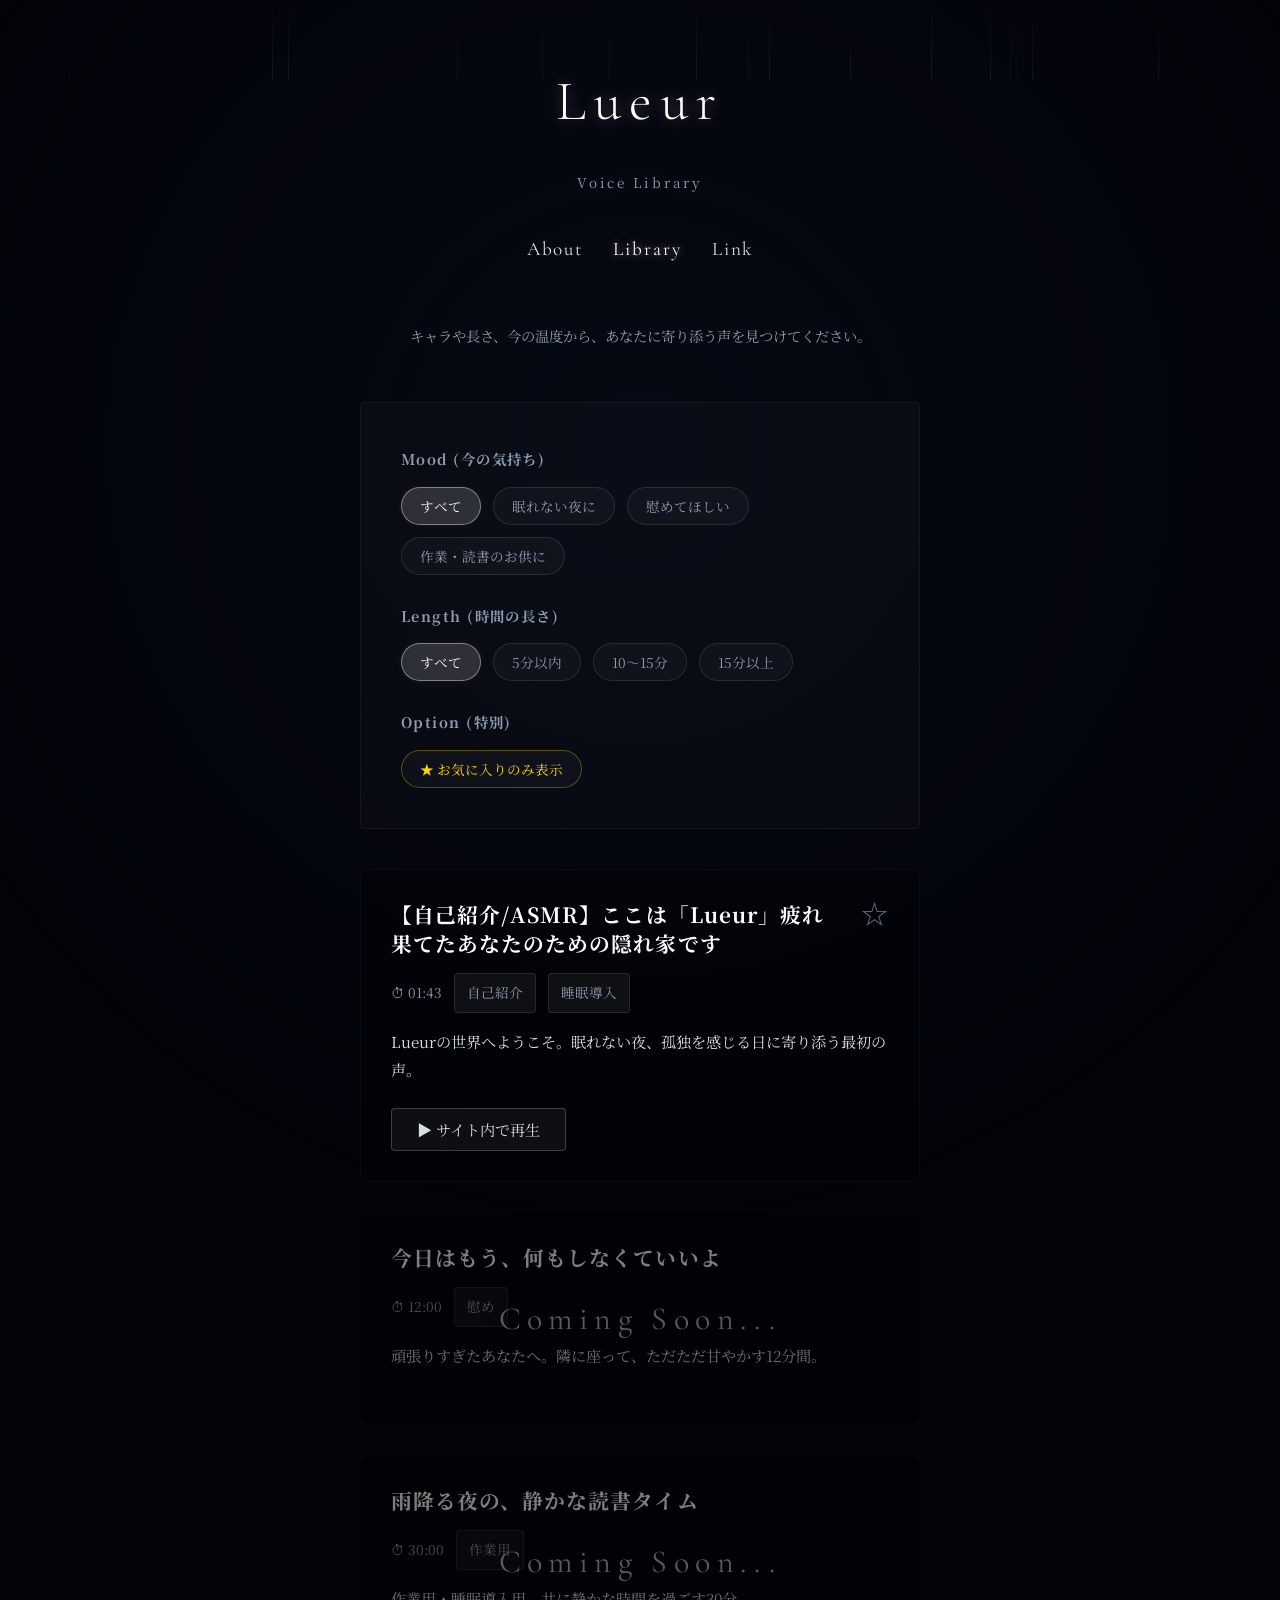
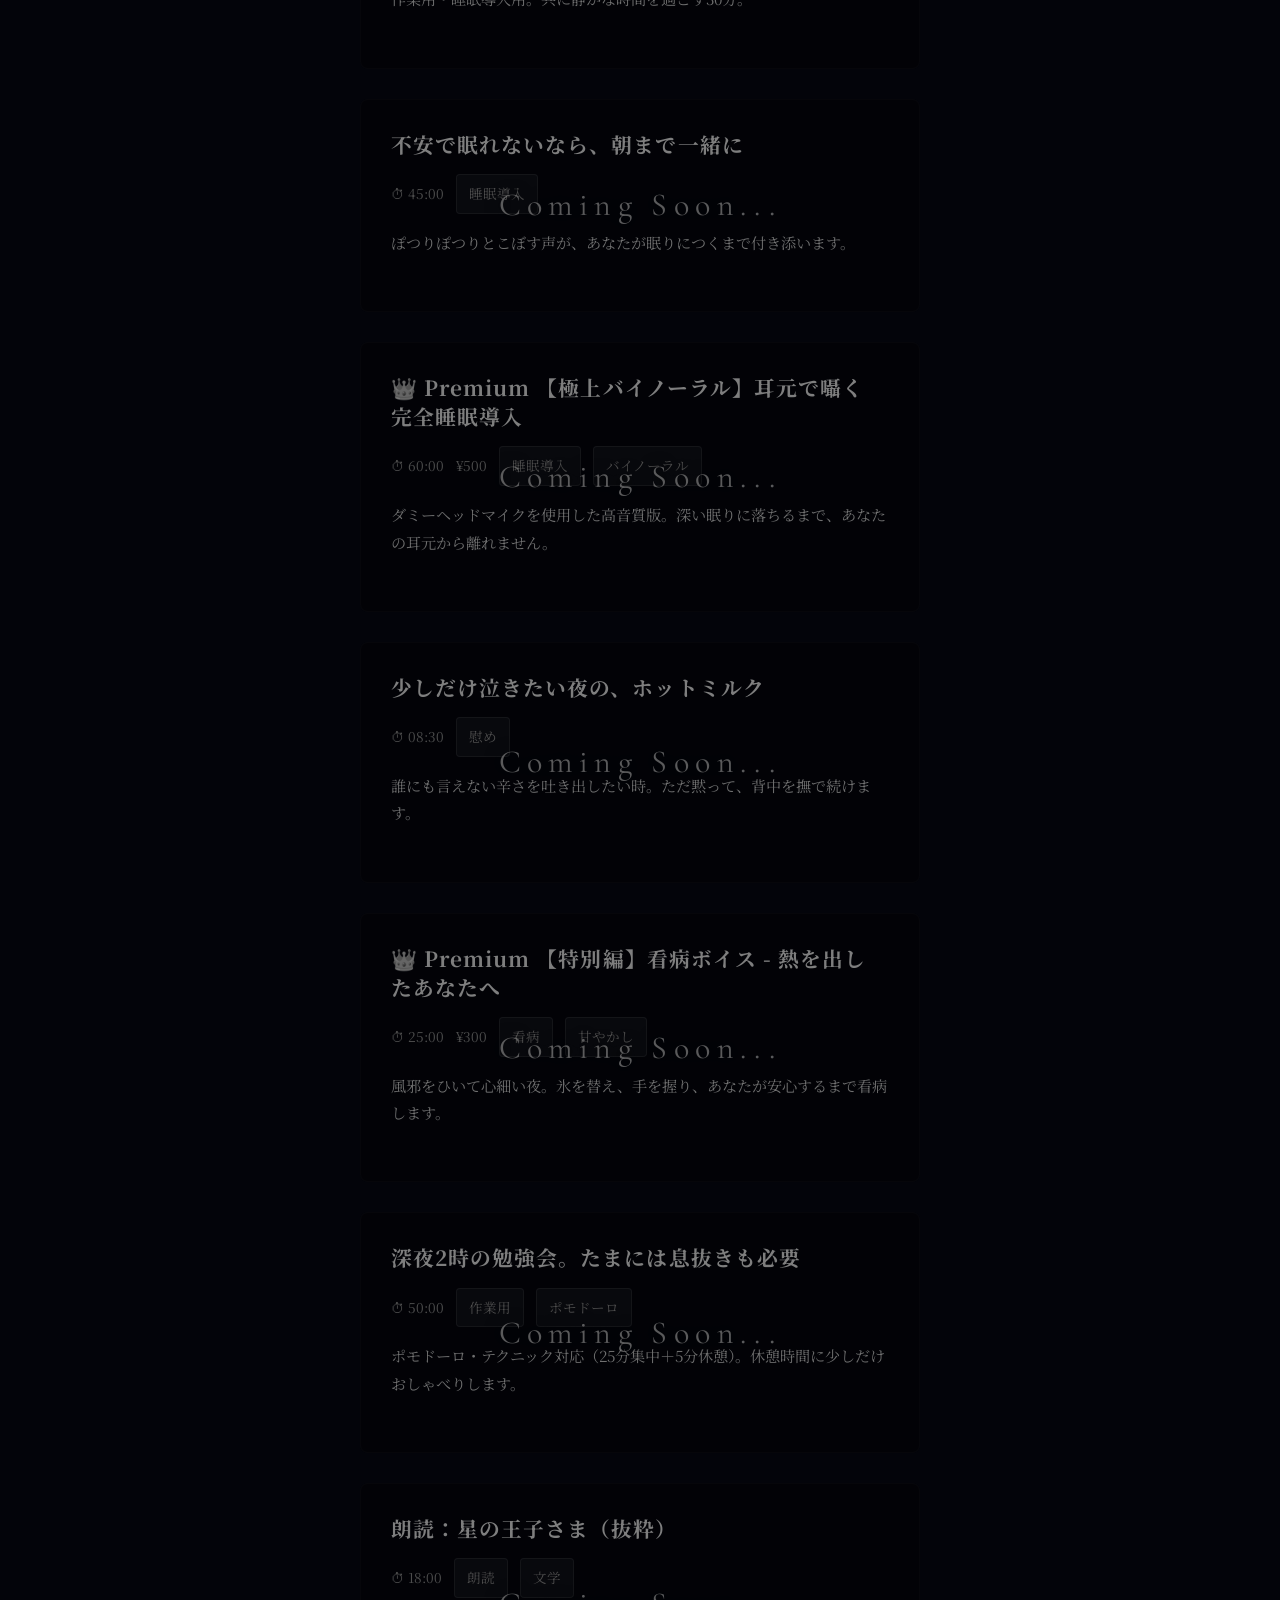
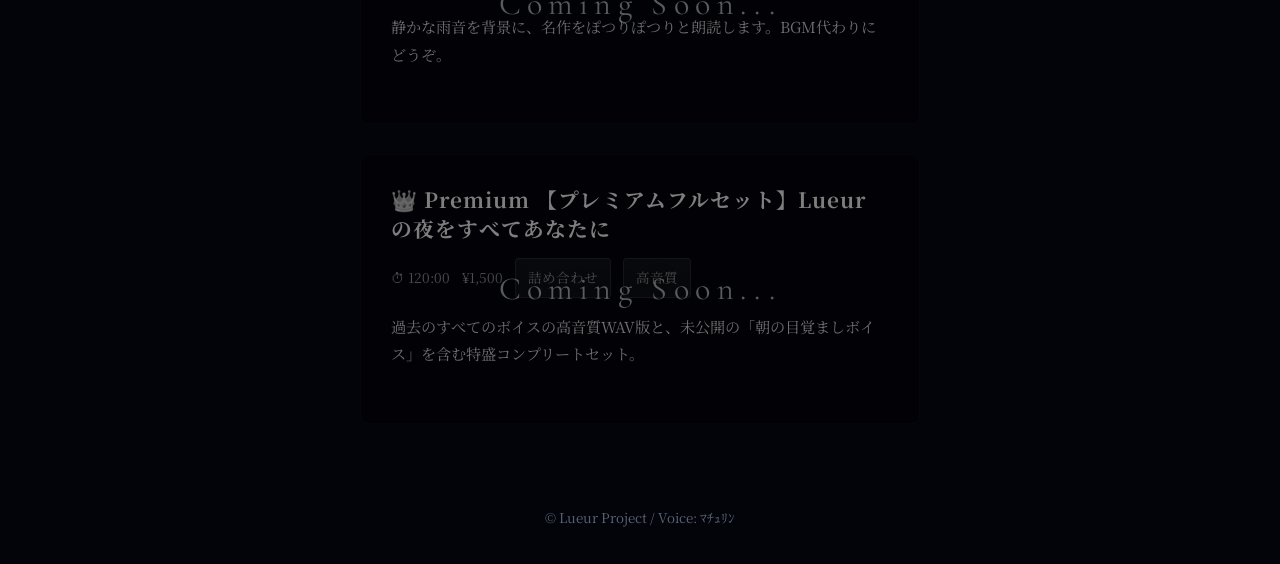
==== library.html @ ba130034 "Add files via upload" ====
<!DOCTYPE html>
<html lang="ja">

<head>
    <meta charset="UTF-8">
    <meta name="viewport" content="width=device-width, initial-scale=1.0">
    <title>Voice Library | Lueur</title>
    <link
        href="https://fonts.googleapis.com/css2?family=Cormorant+Garamond:ital,wght@0,300;0,400;1,300&family=Noto+Serif+JP:wght@200;300;400&display=swap"
        rel="stylesheet">
    <link rel="stylesheet" href="style.css">
</head>

<body>
    <!-- 雨粒アニメーション用コンテナ -->
    <div id="rain-container"></div>

    <!-- 全体を包むかすかな光のオーバーレイ -->
    <div class="light-overlay"></div>

    <main class="container">
        <header class="fade-in">
            <h1 class="logo"><a href="index.html" style="color: inherit; text-decoration: none;">Lueur</a></h1>
            <p class="subtitle">Voice Library</p>
        </header>

        <nav class="fade-in delay-1">
            <ul>
                <li><a href="index.html#about" class="nav-link">About</a></li>
                <li><a href="library.html" class="nav-link"
                        style="color: var(--accent-color); text-shadow: 0 0 8px rgba(255, 255, 255, 0.5);">Library</a>
                </li>
                <li><a href="index.html#link" class="nav-link">Link</a></li>
            </ul>
        </nav>

        <!-- Libraryセクション (検索機能) -->
        <section id="library" class="section fade-in delay-2"
            style="margin-top: 0; padding-top: 50px; border-top: none;">
            <p class="section-desc">キャラや長さ、今の温度から、あなたに寄り添う声を見つけてください。</p>

            <div class="content-block" style="margin-bottom: 40px; text-align: left;">
                <!-- 雰囲気 -->
                <div class="filter-group">
                    <h4 class="filter-title">Mood (今の気持ち)</h4>
                    <div class="filter-buttons" data-filter-group="mood">
                        <button class="filter-btn active" data-filter="all">すべて</button>
                        <button class="filter-btn" data-filter="sleep">眠れない夜に</button>
                        <button class="filter-btn" data-filter="comfort">慰めてほしい</button>
                        <button class="filter-btn" data-filter="work">作業・読書のお供に</button>
                    </div>
                </div>

                <!-- 長さ -->
                <div class="filter-group">
                    <h4 class="filter-title">Length (時間の長さ)</h4>
                    <div class="filter-buttons" data-filter-group="length">
                        <button class="filter-btn active" data-filter="all">すべて</button>
                        <button class="filter-btn" data-filter="short">5分以内</button>
                        <button class="filter-btn" data-filter="medium">10〜15分</button>
                        <button class="filter-btn" data-filter="long">15分以上</button>
                    </div>
                </div>

                <!-- オプション -->
                <div class="filter-group" style="margin-bottom: 0;">
                    <h4 class="filter-title">Option (特別)</h4>
                    <div class="filter-buttons">
                        <button class="filter-btn toggle-btn" id="fav-filter-btn">★ お気に入りのみ表示</button>
                    </div>
                </div>
            </div>

            <!-- 音声リスト (JSで生成) -->
            <div class="library-list" id="library-list"></div>
        </section>

    </main>

    <footer class="footer fade-in">
        <p><small>&copy; Lueur Project / Voice: ﾏﾁｭﾘﾝ</small></p>
    </footer>

    <script src="script.js"></script>
</body>

</html>
---- style.css ----
/* 基本設定とリセット */
:root {
    --bg-color: #03040a;
    /* 限りなく黒に近い深いネイビー */
    --text-color: #d8dee8;
    /* ぼんやりとした白（少し青みがかっている） */
    --accent-color: #fcfcfc;
    /* ハイライト（白） */
    --font-heading: 'Cormorant Garamond', serif;
    /* タイトル用：静謐な英字フォント */
    --font-body: 'Noto Serif JP', serif;
    /* 本文用：美しい明朝体 */
}

* {
    margin: 0;
    padding: 0;
    box-sizing: border-box;
}

html {
    scroll-padding-top: 50px;
    /* ヘッダ分 */
}

body {
    background-color: var(--bg-color);
    color: var(--text-color);
    font-family: var(--font-body);
    line-height: 2.2;
    overflow-x: hidden;
    position: relative;
    display: flex;
    justify-content: center;
    align-items: center;
    min-height: 100vh;
}

/* 常に画面全体にかかる、淡い光のオーバーレイ（月の光のようなイメージ）*/
.light-overlay {
    position: fixed;
    top: -50%;
    left: -50%;
    width: 200%;
    height: 200%;
    background: radial-gradient(circle at center, rgba(30, 45, 80, 0.15) 0%, rgba(3, 4, 10, 0) 50%);
    pointer-events: none;
    /* クリック邪魔しない */
    z-index: 1;
    animation: drift 20s infinite alternate ease-in-out;
}

@keyframes drift {
    0% {
        transform: translateY(0) translateX(0);
    }

    100% {
        transform: translateY(-5%) translateX(5%);
    }
}


/* コンテンツエリア（中央寄せ、細身で美しいレイアウト） */
.container {
    position: relative;
    z-index: 10;
    /* 雨や光より上に配置 */
    max-width: 600px;
    padding: 40px 20px;
    text-align: center;
}

.logo {
    font-family: var(--font-heading);
    font-size: 3.5rem;
    font-weight: 300;
    letter-spacing: 0.15em;
    color: var(--accent-color);
    margin-bottom: 5px;
    text-shadow: 0 0 15px rgba(255, 255, 255, 0.3);
    /* 淡く発光 */
}

.subtitle {
    font-size: 0.85rem;
    letter-spacing: 0.2em;
    color: #8c9bb0;
    margin-bottom: 30px;
}

.concept {
    font-size: 0.95rem;
    letter-spacing: 0.1em;
    margin-bottom: 60px;
}

.concept p {
    margin-bottom: 2em;
}

/* シンプルなナビゲーション（リンク） */
nav ul {
    list-style: none;
    display: flex;
    justify-content: center;
    gap: 30px;
}

nav a {
    color: var(--text-color);
    text-decoration: none;
    font-family: var(--font-heading);
    font-size: 1.2rem;
    letter-spacing: 0.1em;
    position: relative;
    transition: color 0.4s ease;
}

nav a:hover {
    color: var(--accent-color);
    text-shadow: 0 0 8px rgba(255, 255, 255, 0.5);
}

/* 下線のホバーアニメーション */
nav a::after {
    content: '';
    position: absolute;
    bottom: -6px;
    left: 50%;
    width: 0;
    height: 1px;
    background-color: var(--accent-color);
    transition: all 0.4s ease;
    transform: translateX(-50%);
}

nav a:hover::after {
    width: 100%;
}


/* フェードインアニメーション用クラス（JSで制御する場合はここで定義）*/
.fade-in {
    opacity: 0;
    transform: translateY(20px);
    animation: fadeInAnim 2s forwards ease-out;
}

.delay-1 {
    animation-delay: 1.5s;
}

.delay-2 {
    animation-delay: 3s;
}

@keyframes fadeInAnim {
    to {
        opacity: 1;
        transform: translateY(0);
    }
}

/* 雨を降らせるキャンバス用のスタイル */
#rain-container {
    position: fixed;
    top: 0;
    left: 0;
    width: 100vw;
    height: 100vh;
    pointer-events: none;
    z-index: 0;
}

.drop {
    position: absolute;
    background: linear-gradient(to bottom, rgba(255, 255, 255, 0), rgba(255, 255, 255, 0.25));
    width: 1px;
    height: 80px;
    animation: fall linear infinite;
}

@keyframes fall {
    to {
        transform: translateY(100vh);
    }
}

/* -------------------------------------
   各セクション共通
------------------------------------- */
.section {
    padding: 100px 0;
    margin-top: 50px;
    border-top: 1px solid rgba(255, 255, 255, 0.05);
}

.section-title {
    font-family: var(--font-heading);
    font-size: 2.2rem;
    font-weight: 300;
    letter-spacing: 0.15em;
    color: var(--accent-color);
    margin-bottom: 20px;
    text-shadow: 0 0 10px rgba(255, 255, 255, 0.1);
}

.section-desc {
    font-size: 0.9rem;
    color: #8c9bb0;
    margin-bottom: 50px;
}

.content-block {
    background: rgba(255, 255, 255, 0.02);
    padding: 40px;
    border-radius: 4px;
    border: 1px solid rgba(255, 255, 255, 0.05);
}

/* -------------------------------------
   Voicesセクション
------------------------------------- */
.voice-cards {
    display: flex;
    flex-direction: column;
    gap: 40px;
}

.voice-card {
    background: rgba(0, 0, 0, 0.3);
    padding: 30px;
    border-radius: 8px;
    border: 1px solid rgba(255, 255, 255, 0.03);
    text-align: left;
    transition: transform 0.4s ease, border-color 0.4s ease;
}

.voice-card:hover {
    transform: translateY(-5px);
    border-color: rgba(255, 255, 255, 0.15);
}

.voice-image.placeholder {
    width: 100%;
    height: 180px;
    background: linear-gradient(135deg, #0a0e17 0%, #151b29 100%);
    border-radius: 4px;
    margin-bottom: 20px;
    display: flex;
    justify-content: center;
    align-items: center;
    color: rgba(255, 255, 255, 0.2);
    font-family: var(--font-heading);
    font-style: italic;
    border: 1px dashed rgba(255, 255, 255, 0.1);
}

/* 実際の画像が入った場合のスタイル（準備） */
.voice-image img {
    width: 100%;
    height: 100%;
    object-fit: cover;
    border-radius: 4px;
    filter: brightness(0.8) contrast(1.1);
}

.voice-card h3 {
    font-size: 1.4rem;
    color: var(--accent-color);
    margin-bottom: 5px;
    letter-spacing: 0.1em;
}

.voice-catch {
    font-size: 0.85rem;
    color: #8c9bb0;
    margin-bottom: 15px;
    font-style: italic;
}

.voice-desc {
    font-size: 0.95rem;
    line-height: 1.8;
}

/* -------------------------------------
   Link / Footer
------------------------------------- */
.yt-btn {
    display: inline-block;
    padding: 15px 40px;
    font-family: var(--font-heading);
    font-size: 1.2rem;
    color: var(--text-color);
    background-color: rgba(255, 255, 255, 0.05);
    border: 1px solid rgba(255, 255, 255, 0.2);
    text-decoration: none;
    border-radius: 2px;
    transition: all 0.4s ease;
    box-shadow: 0 0 10px rgba(255, 255, 255, 0.05);
}

.yt-btn:hover {
    background-color: rgba(255, 255, 255, 0.1);
    border-color: rgba(255, 255, 255, 0.4);
    box-shadow: 0 0 20px rgba(255, 255, 255, 0.15);
    transform: translateY(-2px);
}


.footer {
    width: 100%;
    text-align: center;
    padding: 30px;
    color: #5a6678;
    position: absolute;
    bottom: 0;
    left: 0;
}

/* -------------------------------------
   トーン別カラー（UIのアクセント）
------------------------------------- */
.voice-card.tone-clear {
    border-top: 2px solid #b0c4de;
    /* アッシュブルー・ペールグレー */
}

.voice-card.tone-clear:hover {
    border-color: #b0c4de;
    box-shadow: 0 0 20px rgba(176, 196, 222, 0.15);
}

.voice-card.tone-mild {
    border-top: 2px solid #a38c9b;
    /* モーブ・くすみ紫 */
}

.voice-card.tone-mild:hover {
    border-color: #a38c9b;
    box-shadow: 0 0 20px rgba(163, 140, 155, 0.15);
}

.voice-card.tone-deep {
    border-top: 2px solid #4a5c78;
    /* ディープネイビー・ダークグレー */
}

.voice-card.tone-deep:hover {
    border-color: #4a5c78;
    box-shadow: 0 0 20px rgba(74, 92, 120, 0.2);
}

/* -------------------------------------
   ランダムメッセージ（お守り機能）
------------------------------------- */
.random-message {
    font-size: 0.95rem;
    letter-spacing: 0.1em;
    color: #d8dee8;
    margin-bottom: 60px;
    padding: 12px 25px;
    background: rgba(255, 255, 255, 0.03);
    border: 1px solid rgba(255, 255, 255, 0.08);
    border-radius: 4px;
    display: inline-block;
    font-style: italic;
}

/* -------------------------------------
   Libraryセクション (フィルター & 検索結果)
------------------------------------- */

/* フィルターボタン群 */
.filter-group {
    margin-bottom: 25px;
}

.filter-title {
    font-size: 0.9rem;
    color: #8c9bb0;
    margin-bottom: 12px;
    letter-spacing: 0.1em;
}

.filter-buttons {
    display: flex;
    flex-wrap: wrap;
    gap: 12px;
}

.filter-btn {
    background: rgba(255, 255, 255, 0.03);
    border: 1px solid rgba(255, 255, 255, 0.1);
    color: #8c9bb0;
    padding: 8px 18px;
    border-radius: 20px;
    font-size: 0.85rem;
    cursor: pointer;
    transition: all 0.3s ease;
    font-family: var(--font-body);
}

.filter-btn:hover {
    background: rgba(255, 255, 255, 0.1);
    border-color: rgba(255, 255, 255, 0.3);
    color: var(--text-color);
}

.filter-btn.active {
    background: rgba(255, 255, 255, 0.15);
    border-color: rgba(255, 255, 255, 0.4);
    color: var(--accent-color);
    box-shadow: 0 0 10px rgba(255, 255, 255, 0.05);
}

.filter-btn#fav-filter-btn {
    color: #ffd700;
    border-color: rgba(255, 215, 0, 0.3);
}

.filter-btn#fav-filter-btn:hover,
.filter-btn#fav-filter-btn.active {
    background: rgba(255, 215, 0, 0.15);
    border-color: rgba(255, 215, 0, 0.5);
    box-shadow: 0 0 10px rgba(255, 215, 0, 0.1);
}

/* ライブラリリスト (カードデザイン) */
.library-list {
    display: flex;
    flex-direction: column;
    gap: 30px;
}

.library-item {
    background: rgba(0, 0, 0, 0.3);
    padding: 30px;
    border-radius: 8px;
    border: 1px solid rgba(255, 255, 255, 0.03);
    text-align: left;
    transition: transform 0.4s ease, border-color 0.4s ease;
}

.library-item:hover {
    transform: translateY(-3px);
    border-color: rgba(255, 255, 255, 0.15);
}

.library-item-header {
    display: flex;
    justify-content: space-between;
    align-items: flex-start;
    margin-bottom: 15px;
}

.library-item-title {
    font-size: 1.3rem;
    color: var(--accent-color);
    margin: 0;
    letter-spacing: 0.05em;
    line-height: 1.4;
    padding-right: 15px;
}

.library-fav-btn {
    background: none;
    border: none;
    color: #5a6678;
    font-size: 1.8rem;
    cursor: pointer;
    transition: color 0.3s ease, transform 0.2s ease;
    line-height: 1;
}

.library-fav-btn.active,
.library-fav-btn:hover {
    color: #ffd700;
    transform: scale(1.1);
    text-shadow: 0 0 10px rgba(255, 215, 0, 0.3);
}

.library-meta {
    display: flex;
    flex-wrap: wrap;
    align-items: center;
    gap: 12px;
    margin-bottom: 15px;
    font-size: 0.85rem;
    color: #8c9bb0;
}

.library-tag {
    background: rgba(255, 255, 255, 0.05);
    padding: 4px 12px;
    border-radius: 4px;
    border: 1px solid rgba(255, 255, 255, 0.1);
}

.library-desc {
    font-size: 0.95rem;
    line-height: 1.8;
    margin-bottom: 25px;
    color: var(--text-color);
}

/* ボタンとYouTube埋め込み */
.library-actions {
    display: flex;
    gap: 15px;
}

.library-play-btn {
    background: rgba(255, 255, 255, 0.05);
    color: var(--text-color);
    border: 1px solid rgba(255, 255, 255, 0.2);
    padding: 10px 25px;
    border-radius: 4px;
    cursor: pointer;
    text-decoration: none;
    font-size: 0.95rem;
    display: inline-block;
    transition: all 0.3s ease;
    font-family: var(--font-body);
}

.library-play-btn:hover {
    background: rgba(255, 255, 255, 0.15);
    border-color: rgba(255, 255, 255, 0.4);
    color: var(--accent-color);
    box-shadow: 0 0 15px rgba(255, 255, 255, 0.1);
}

.youtube-player-container {
    margin-top: 25px;
    position: relative;
    padding-bottom: 56.25%;
    /* 16:9アスペクト比 */
    height: 0;
    overflow: hidden;
    max-width: 100%;
    border-radius: 6px;
    background: #000;
    display: none;
    box-shadow: 0 5px 20px rgba(0, 0, 0, 0.5);
}

.youtube-player-container iframe {
    position: absolute;
    top: 0;
    left: 0;
    width: 100%;
    height: 100%;
    border: none;
}

.youtube-player-container.active {
    display: block;
    animation: fadeInAnim 0.6s forwards;
}

.no-results {
    text-align: center;
    color: #8c9bb0;
    padding: 50px 20px;
    background: rgba(0, 0, 0, 0.2);
    border-radius: 8px;
    border: 1px dashed rgba(255, 255, 255, 0.1);
    font-size: 0.95rem;
}

/* --------------------------------------------------
   Coming Soon (準備中のダミー枠)
-------------------------------------------------- */
.library-item.coming-soon {
    opacity: 0.15;
    /* さらに深く暗く（半透明に） */
    filter: grayscale(100%) brightness(0.5);
    /* 完全に色を抜き、さらに暗さを足す */
    position: relative;
    pointer-events: none;
    /* クリックやホバーを無効化 */
}

/* 枠の上に「Coming Soon...」の文字を重ねる */
.library-item.coming-soon::after {
    content: "Coming Soon...";
    position: absolute;
    top: 50%;
    left: 50%;
    transform: translate(-50%, -50%);
    font-family: var(--font-heading);
    font-size: 2rem;
    color: rgba(255, 255, 255, 0.7);
    letter-spacing: 0.2em;
    text-shadow: 0 0 15px rgba(0, 0, 0, 0.9);
    white-space: nowrap;
    /* ★「Coming」と「Soon」が絶対に改行されないようにする */
    pointer-events: none;
}

.library-item.coming-soon .library-play-btn,
.library-item.coming-soon .library-fav-btn {
    display: none;
    /* ボタン類は非表示にする */
}
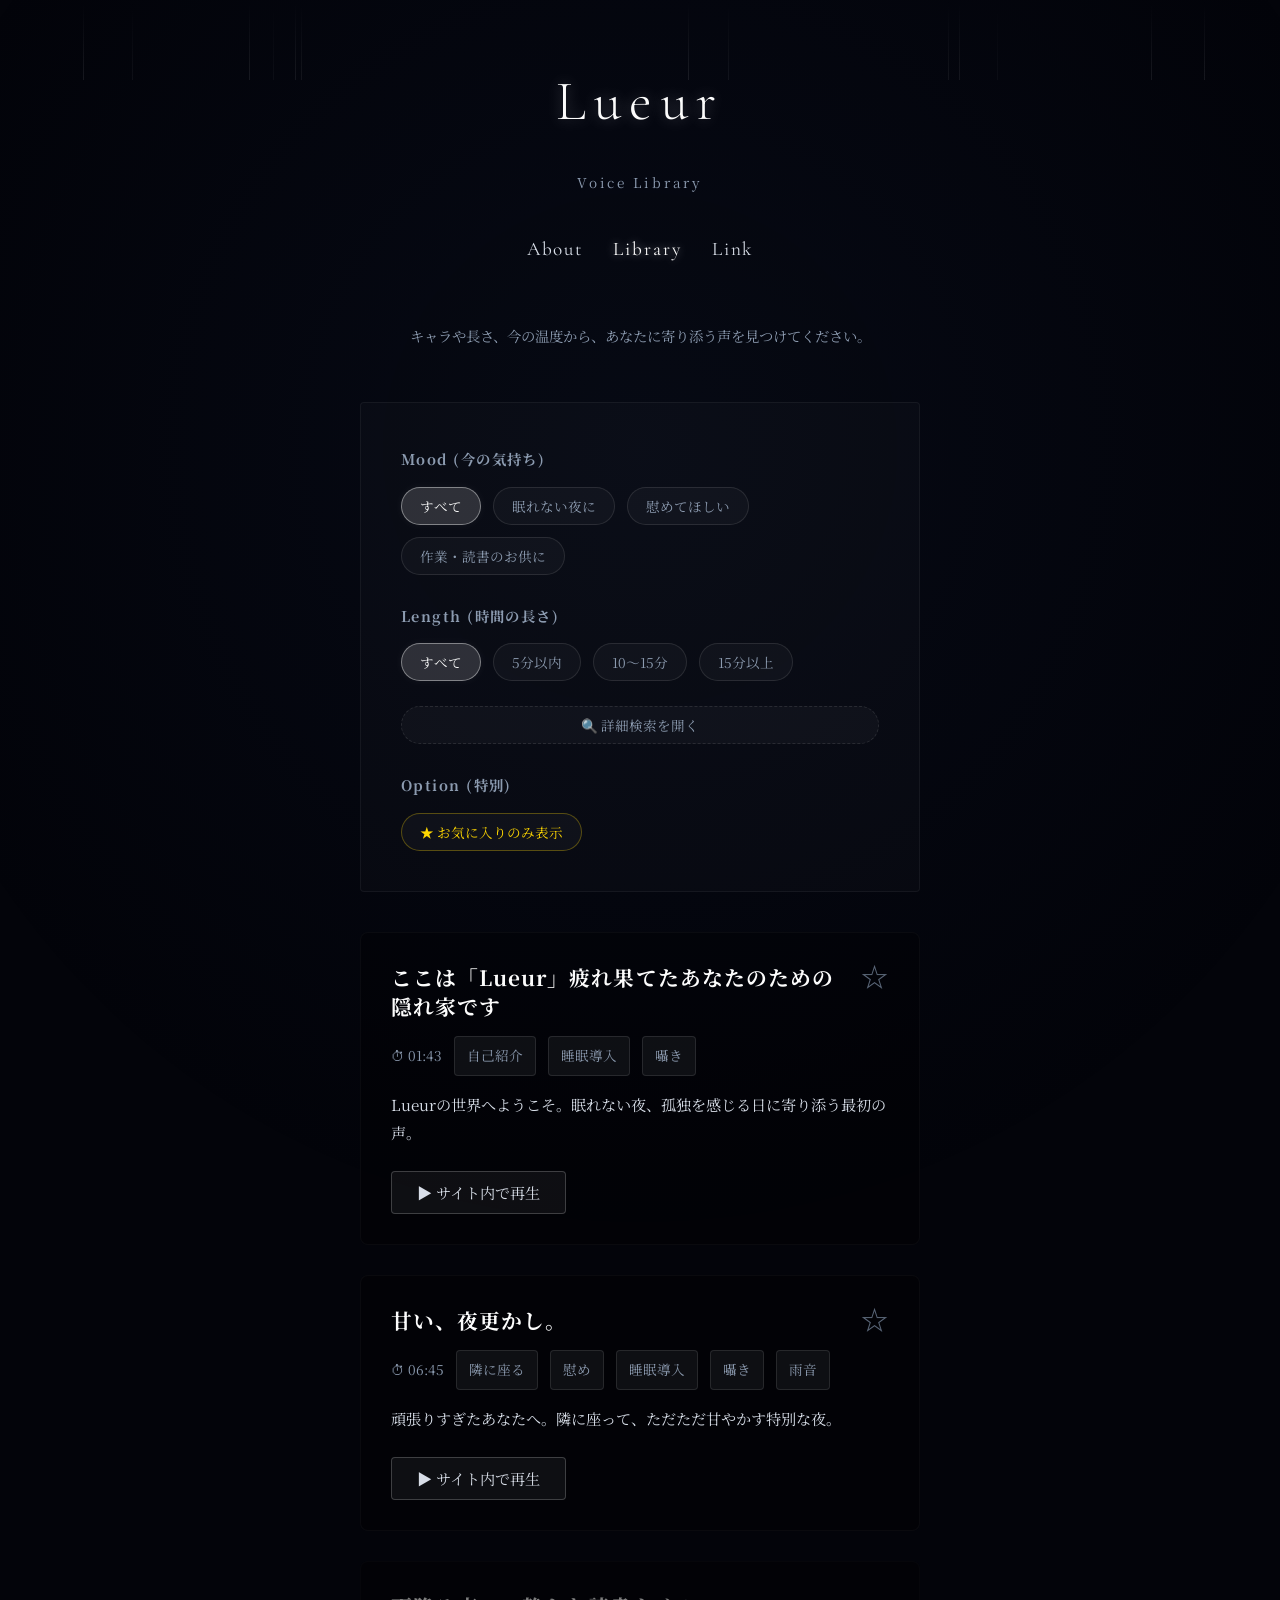
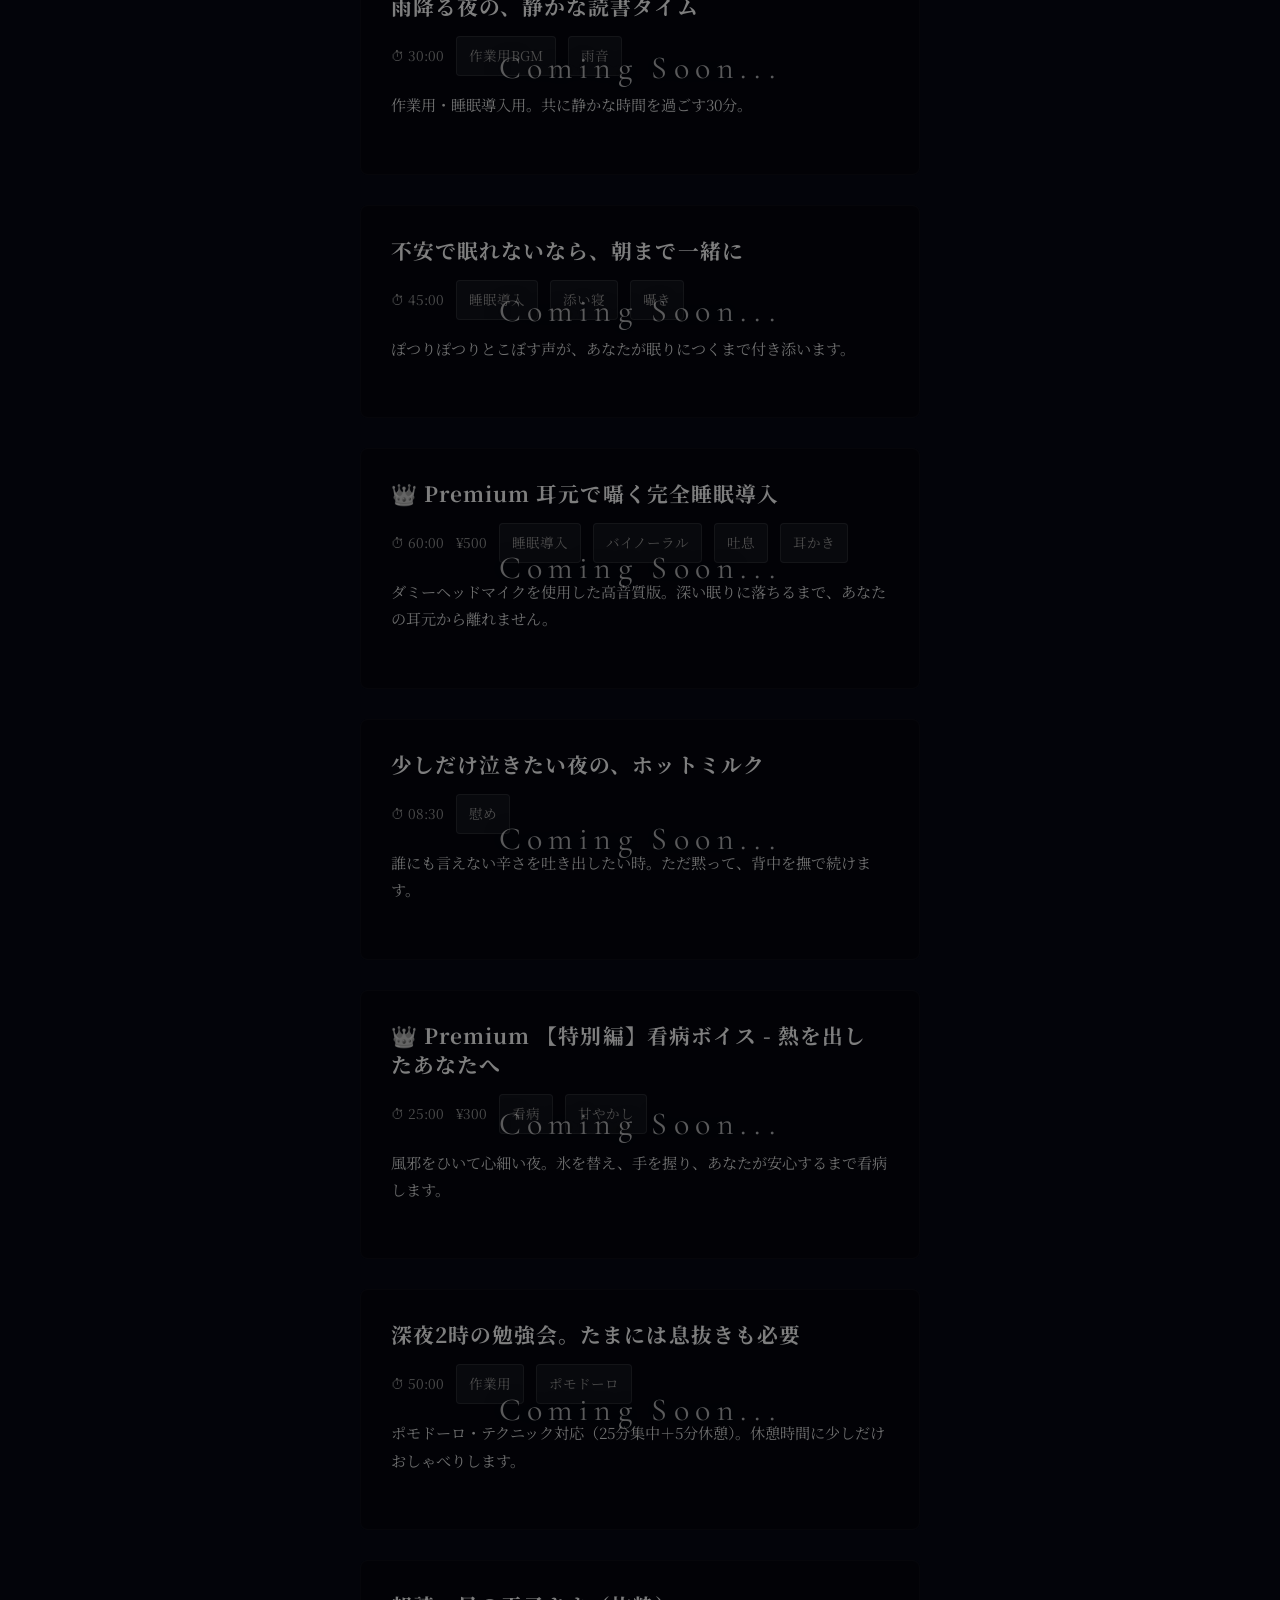
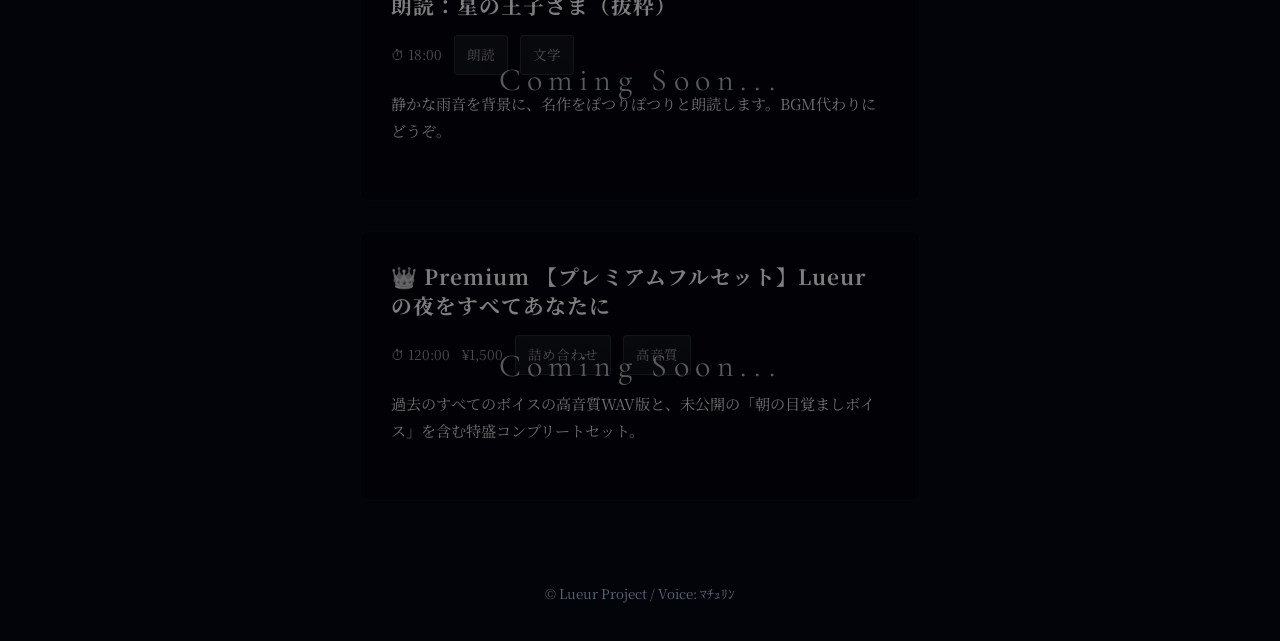
==== commit 92b343be: "Add files via upload" ====
--- a/library.html
+++ b/library.html
@@ -24,7 +24,7 @@
             <p class="subtitle">Voice Library</p>
         </header>
 
-        <nav class="fade-in delay-1">
+        <nav class="fade-in">
             <ul>
                 <li><a href="index.html#about" class="nav-link">About</a></li>
                 <li><a href="library.html" class="nav-link"
@@ -35,8 +35,7 @@
         </nav>
 
         <!-- Libraryセクション (検索機能) -->
-        <section id="library" class="section fade-in delay-2"
-            style="margin-top: 0; padding-top: 50px; border-top: none;">
+        <section id="library" class="section fade-in" style="margin-top: 0; padding-top: 50px; border-top: none;">
             <p class="section-desc">キャラや長さ、今の温度から、あなたに寄り添う声を見つけてください。</p>
 
             <div class="content-block" style="margin-bottom: 40px; text-align: left;">
@@ -59,6 +58,51 @@
                         <button class="filter-btn" data-filter="short">5分以内</button>
                         <button class="filter-btn" data-filter="medium">10〜15分</button>
                         <button class="filter-btn" data-filter="long">15分以上</button>
+                    </div>
+                </div>
+
+                <!-- 詳細検索（アコーディオン開閉ボタン） -->
+                <div class="filter-group" style="margin-top: 20px;">
+                    <button class="filter-btn toggle-btn" id="advanced-search-toggle"
+                        style="width: 100%; border-style: dashed;">🔍 詳細検索を開く</button>
+                </div>
+
+                <!-- 詳細検索パネル（初期状態は非表示） -->
+                <div id="advanced-search-panel" class="advanced-search-panel"
+                    style="display: none; padding: 20px; background: rgba(0,0,0,0.2); border-radius: 8px; margin-bottom: 20px;">
+
+                    <div class="filter-group">
+                        <h4 class="filter-title">Situation (シチュエーション)</h4>
+                        <div class="filter-buttons advanced-tags" data-filter-group="situation">
+                            <label class="tag-checkbox"><input type="checkbox" value="添い寝"> 添い寝</label>
+                            <label class="tag-checkbox"><input type="checkbox" value="慰め"> 慰め</label>
+                            <label class="tag-checkbox"><input type="checkbox" value="看病"> 看病</label>
+                            <label class="tag-checkbox"><input type="checkbox" value="雑談"> 雑談</label>
+                            <label class="tag-checkbox"><input type="checkbox" value="朗読"> 朗読</label>
+                            <label class="tag-checkbox"><input type="checkbox" value="作業見守り"> 作業見守り</label>
+                            <label class="tag-checkbox"><input type="checkbox" value="隣に座る"> 隣に座る</label>
+                        </div>
+                    </div>
+
+                    <div class="filter-group">
+                        <h4 class="filter-title">Texture (音の質感)</h4>
+                        <div class="filter-buttons advanced-tags" data-filter-group="texture">
+                            <label class="tag-checkbox"><input type="checkbox" value="吐息"> 吐息</label>
+                            <label class="tag-checkbox"><input type="checkbox" value="囁き"> 囁き</label>
+                            <label class="tag-checkbox"><input type="checkbox" value="耳かき"> 耳かき</label>
+                            <label class="tag-checkbox"><input type="checkbox" value="ポンポン"> ポンポン</label>
+                            <label class="tag-checkbox"><input type="checkbox" value="雨音"> 雨音</label>
+                        </div>
+                    </div>
+
+                    <div class="filter-group">
+                        <h4 class="filter-title">Type (用途・仕様)</h4>
+                        <div class="filter-buttons advanced-tags" data-filter-group="type">
+                            <label class="tag-checkbox"><input type="checkbox" value="睡眠導入"> 睡眠導入</label>
+                            <label class="tag-checkbox"><input type="checkbox" value="作業用BGM"> 作業用BGM</label>
+                            <label class="tag-checkbox"><input type="checkbox" value="ASMR"> ASMR</label>
+                            <label class="tag-checkbox"><input type="checkbox" value="バイノーラル"> バイノーラル</label>
+                        </div>
                     </div>
                 </div>
 
--- a/style.css
+++ b/style.css
@@ -147,13 +147,6 @@
     animation: fadeInAnim 2s forwards ease-out;
 }
 
-.delay-1 {
-    animation-delay: 1.5s;
-}
-
-.delay-2 {
-    animation-delay: 3s;
-}
 
 @keyframes fadeInAnim {
     to {
@@ -416,6 +409,52 @@
     box-shadow: 0 0 10px rgba(255, 255, 255, 0.05);
 }
 
+/* 詳細検索アコーディオン周り */
+.advanced-search-panel {
+    border: 1px solid rgba(255, 255, 255, 0.05);
+    box-shadow: inset 0 0 20px rgba(0, 0, 0, 0.5);
+    transition: max-height 0.4s ease, padding 0.4s ease, opacity 0.4s ease;
+}
+
+.advanced-tags {
+    display: flex;
+    flex-wrap: wrap;
+    gap: 12px;
+}
+
+.tag-checkbox {
+    display: flex;
+    align-items: center;
+    gap: 6px;
+    font-size: 0.85rem;
+    color: #8c9bb0;
+    cursor: pointer;
+    padding: 6px 12px;
+    border-radius: 4px;
+    background: rgba(255, 255, 255, 0.02);
+    border: 1px solid rgba(255, 255, 255, 0.05);
+    transition: all 0.2s ease;
+    user-select: none;
+}
+
+.tag-checkbox:hover {
+    background: rgba(255, 255, 255, 0.08);
+    color: #e2e8f0;
+}
+
+/* チェックボックスがONの時 */
+.tag-checkbox:has(input:checked) {
+    background: rgba(184, 196, 219, 0.15);
+    border-color: rgba(184, 196, 219, 0.4);
+    color: #fff;
+    text-shadow: 0 0 5px rgba(255, 255, 255, 0.3);
+}
+
+.tag-checkbox input {
+    accent-color: var(--accent-color);
+    cursor: pointer;
+}
+
 .filter-btn#fav-filter-btn {
     color: #ffd700;
     border-color: rgba(255, 215, 0, 0.3);
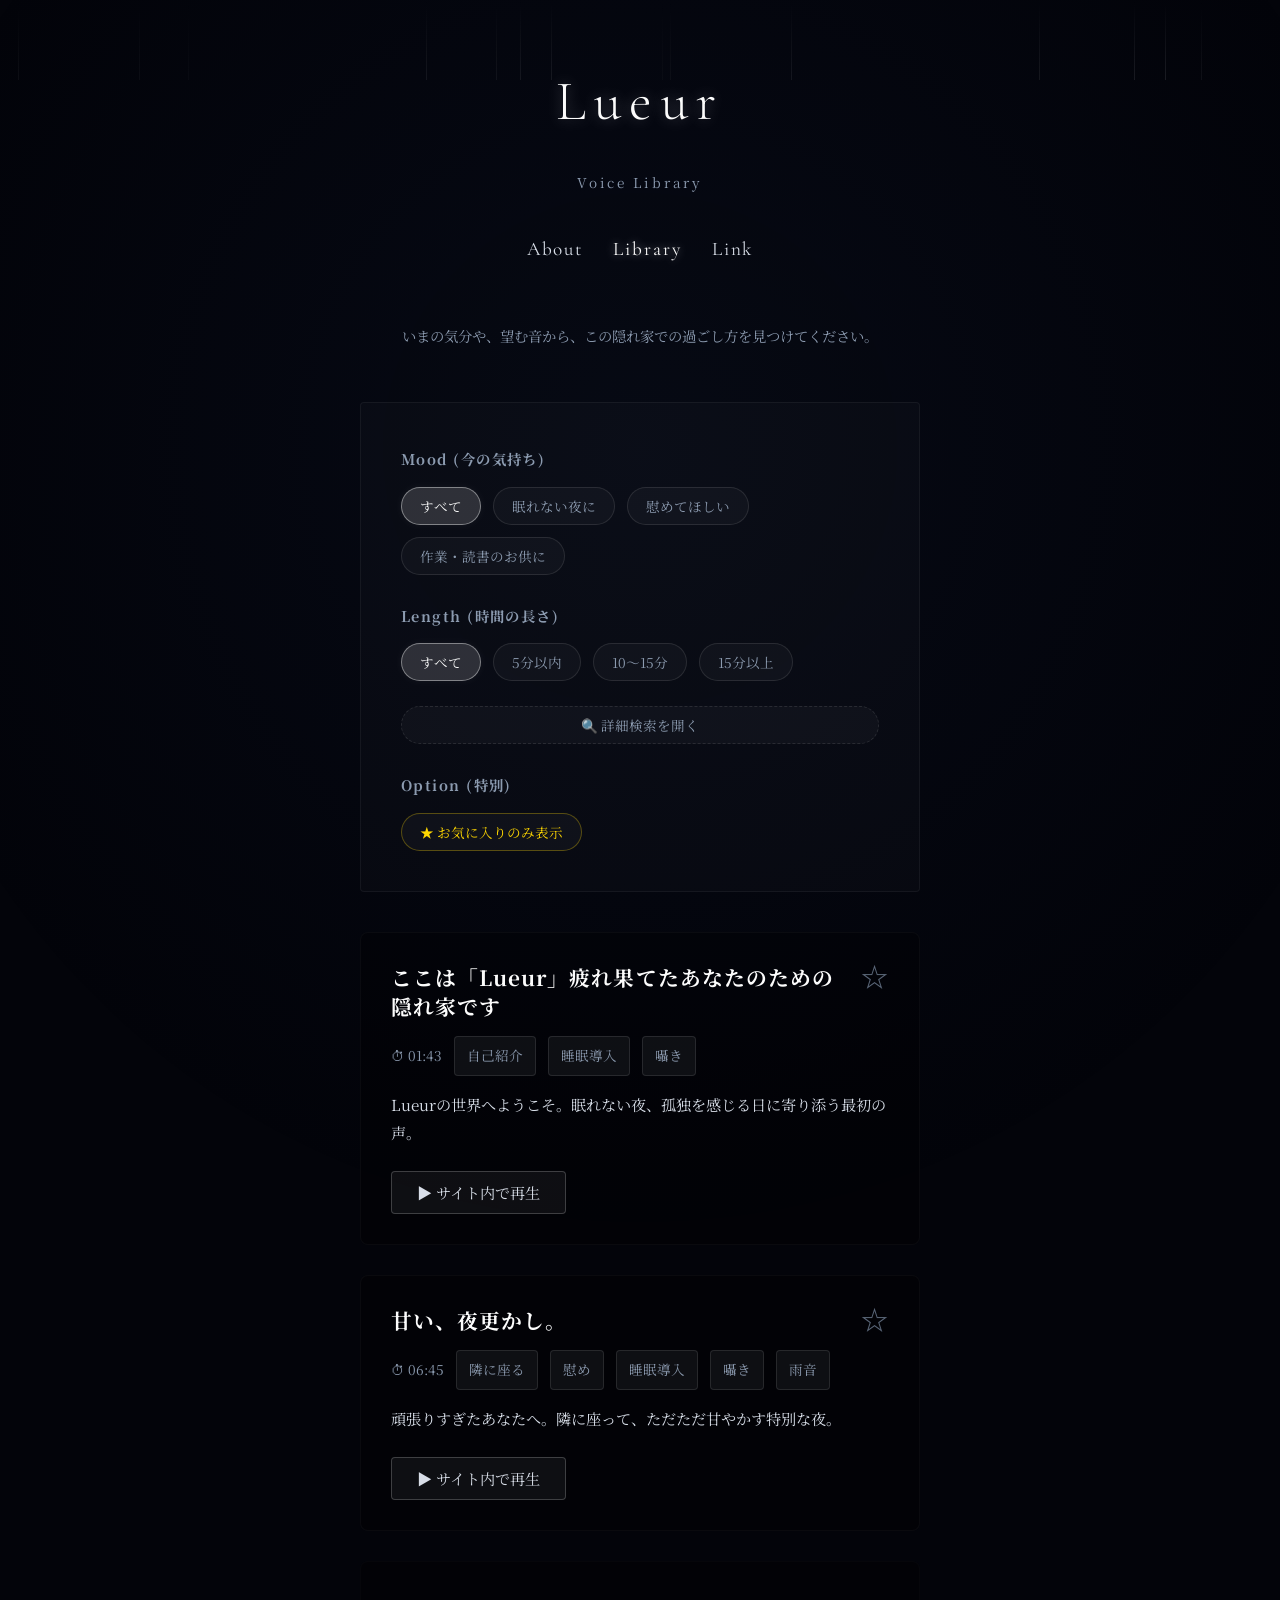
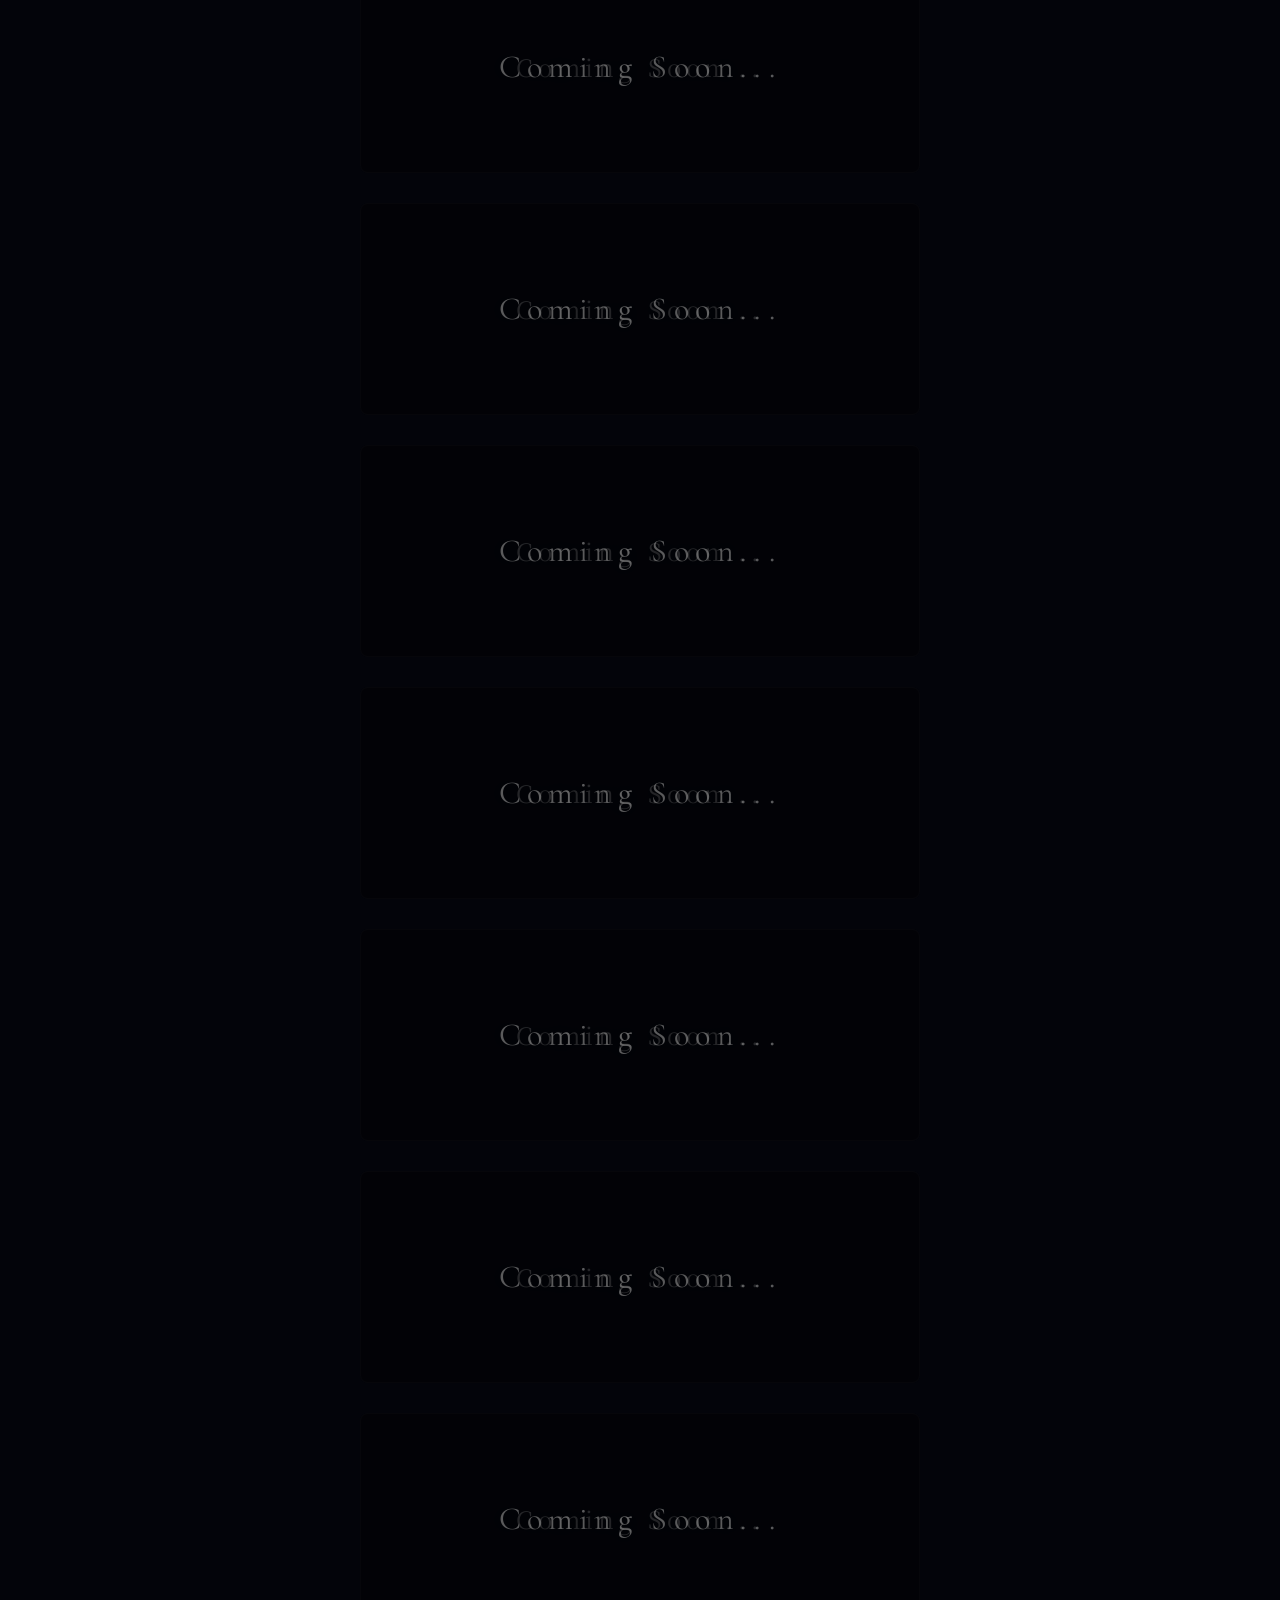
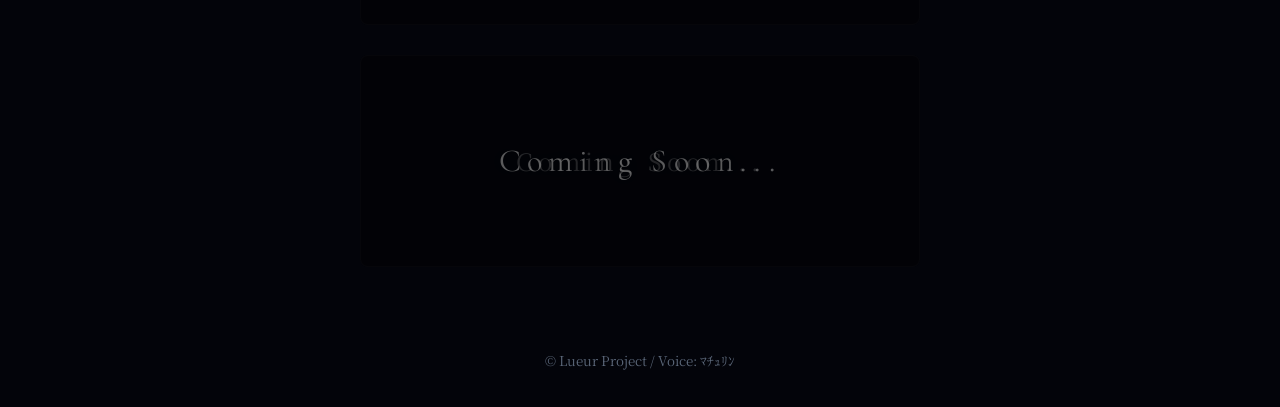
==== commit 5c3fae7a: "Add files via upload" ====
--- a/library.html
+++ b/library.html
@@ -36,7 +36,7 @@
 
         <!-- Libraryセクション (検索機能) -->
         <section id="library" class="section fade-in" style="margin-top: 0; padding-top: 50px; border-top: none;">
-            <p class="section-desc">キャラや長さ、今の温度から、あなたに寄り添う声を見つけてください。</p>
+            <p class="section-desc">いまの気分や、望む音から、この隠れ家での過ごし方を見つけてください。</p>
 
             <div class="content-block" style="margin-bottom: 40px; text-align: left;">
                 <!-- 雰囲気 -->
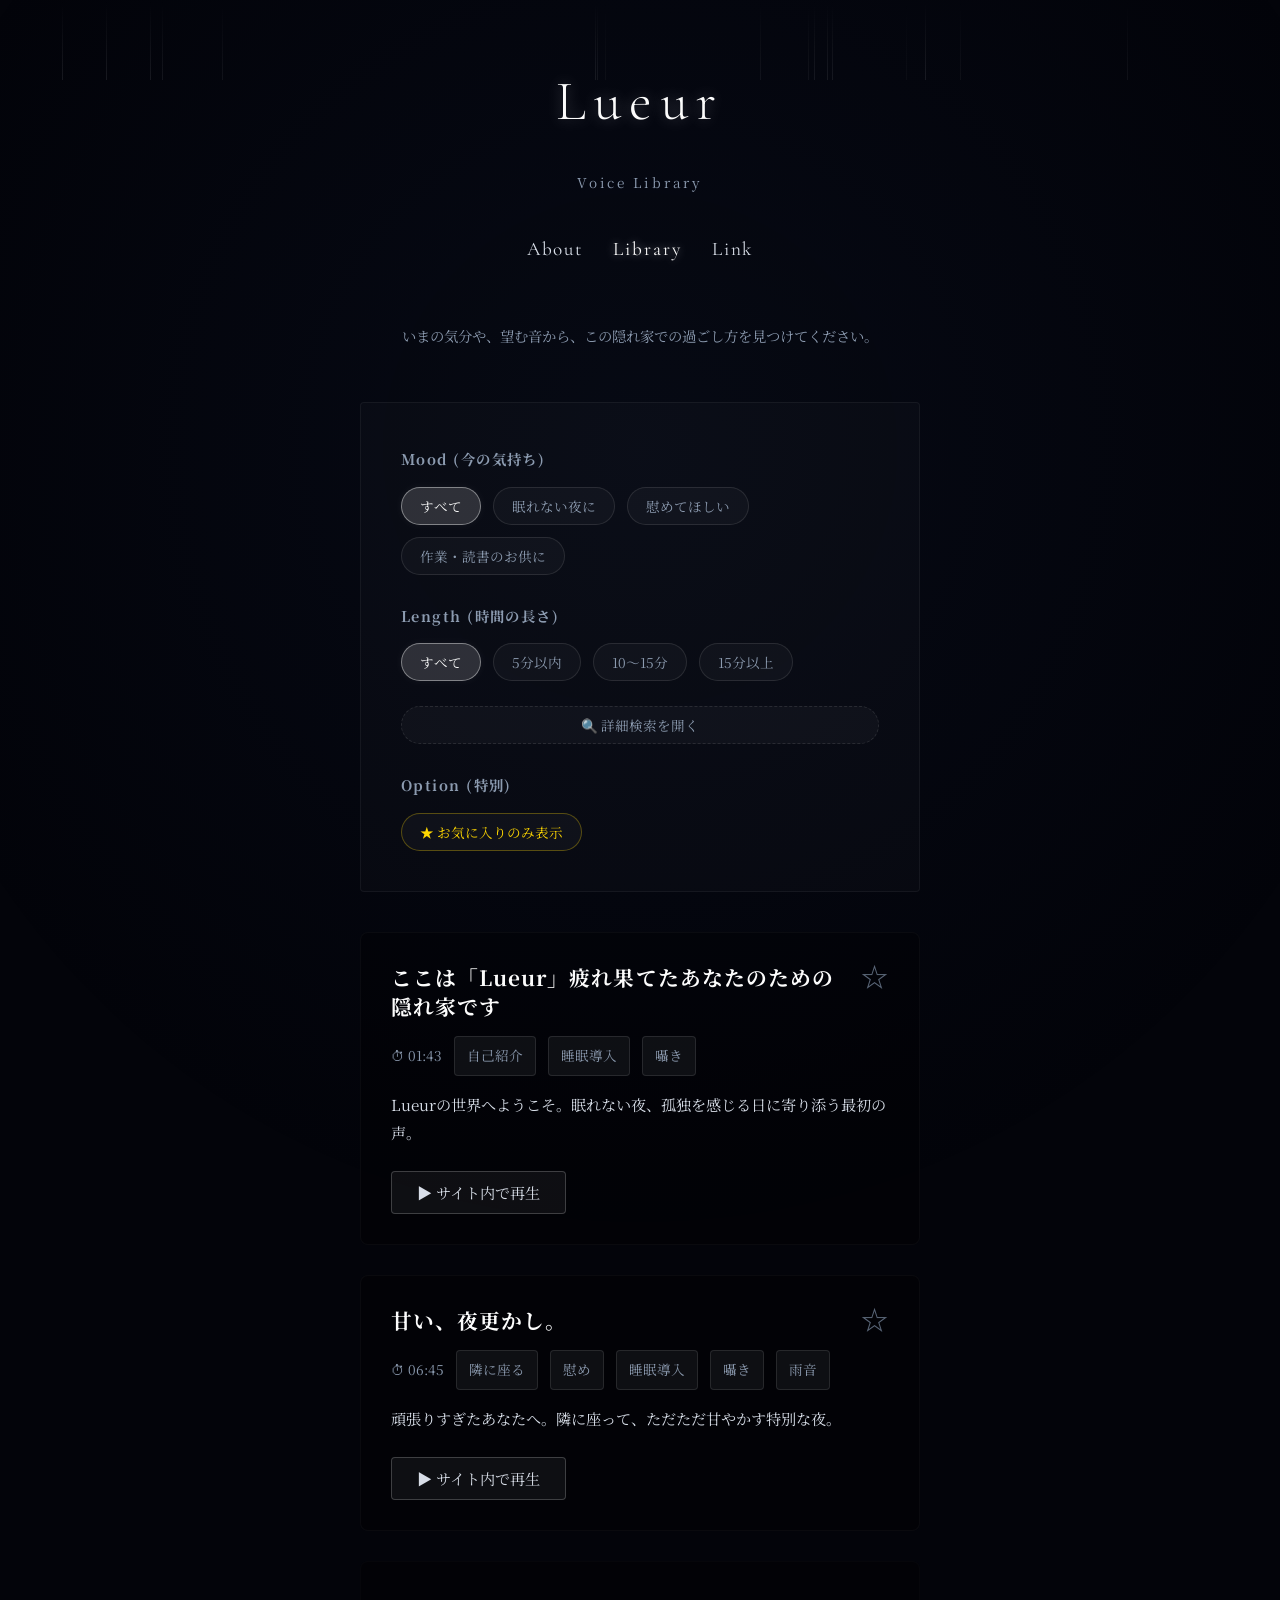
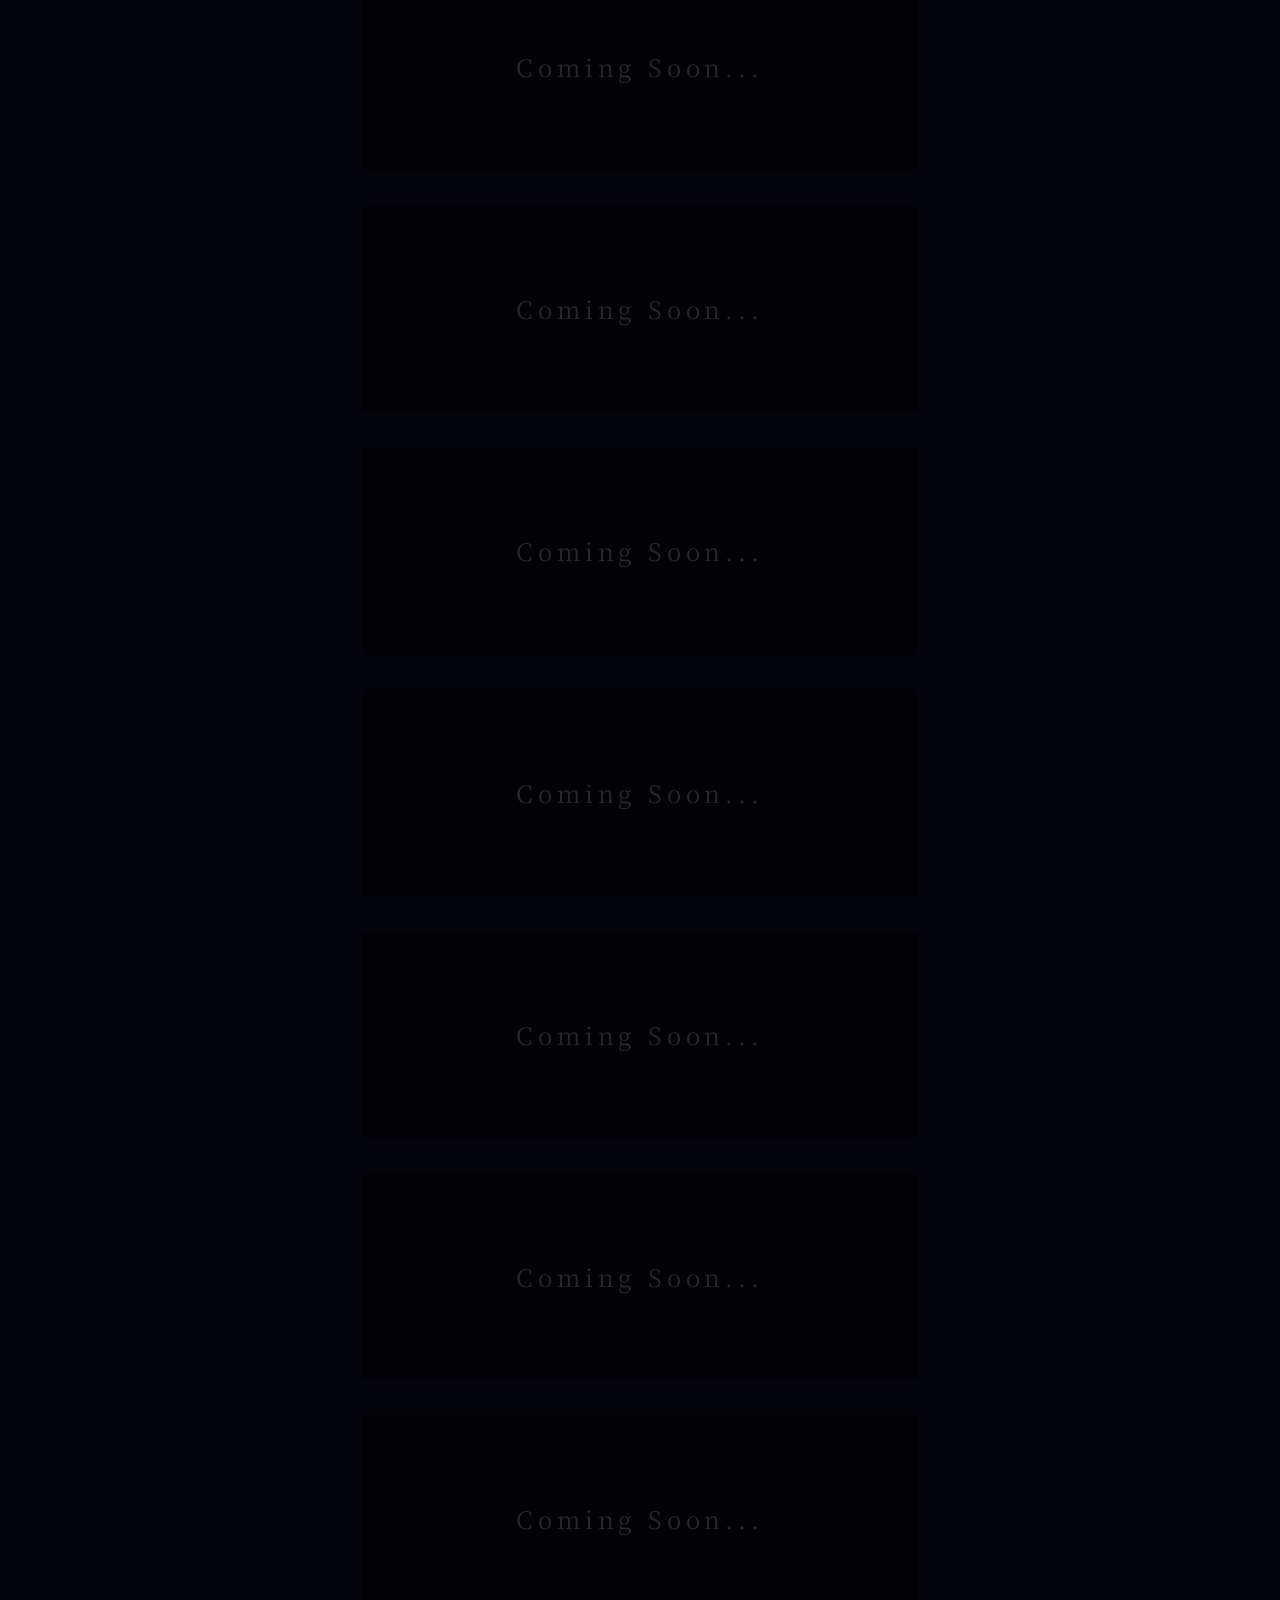
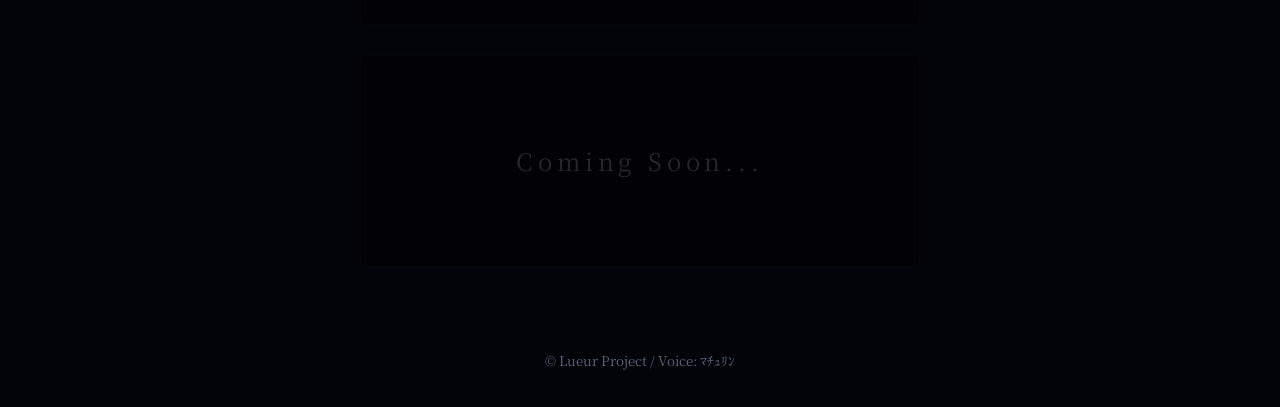
==== commit 4465e923: "Add files via upload" ====
--- a/library.html
+++ b/library.html
@@ -4,7 +4,7 @@
 <head>
     <meta charset="UTF-8">
     <meta name="viewport" content="width=device-width, initial-scale=1.0">
-    <title>Voice Library | Lueur</title>
+    <title>Voice Library | 雨宿りの場所 Lueur</title>
     <link
         href="https://fonts.googleapis.com/css2?family=Cormorant+Garamond:ital,wght@0,300;0,400;1,300&family=Noto+Serif+JP:wght@200;300;400&display=swap"
         rel="stylesheet">
--- a/style.css
+++ b/style.css
@@ -623,22 +623,7 @@
     /* クリックやホバーを無効化 */
 }
 
-/* 枠の上に「Coming Soon...」の文字を重ねる */
-.library-item.coming-soon::after {
-    content: "Coming Soon...";
-    position: absolute;
-    top: 50%;
-    left: 50%;
-    transform: translate(-50%, -50%);
-    font-family: var(--font-heading);
-    font-size: 2rem;
-    color: rgba(255, 255, 255, 0.7);
-    letter-spacing: 0.2em;
-    text-shadow: 0 0 15px rgba(0, 0, 0, 0.9);
-    white-space: nowrap;
-    /* ★「Coming」と「Soon」が絶対に改行されないようにする */
-    pointer-events: none;
-}
+
 
 .library-item.coming-soon .library-play-btn,
 .library-item.coming-soon .library-fav-btn {
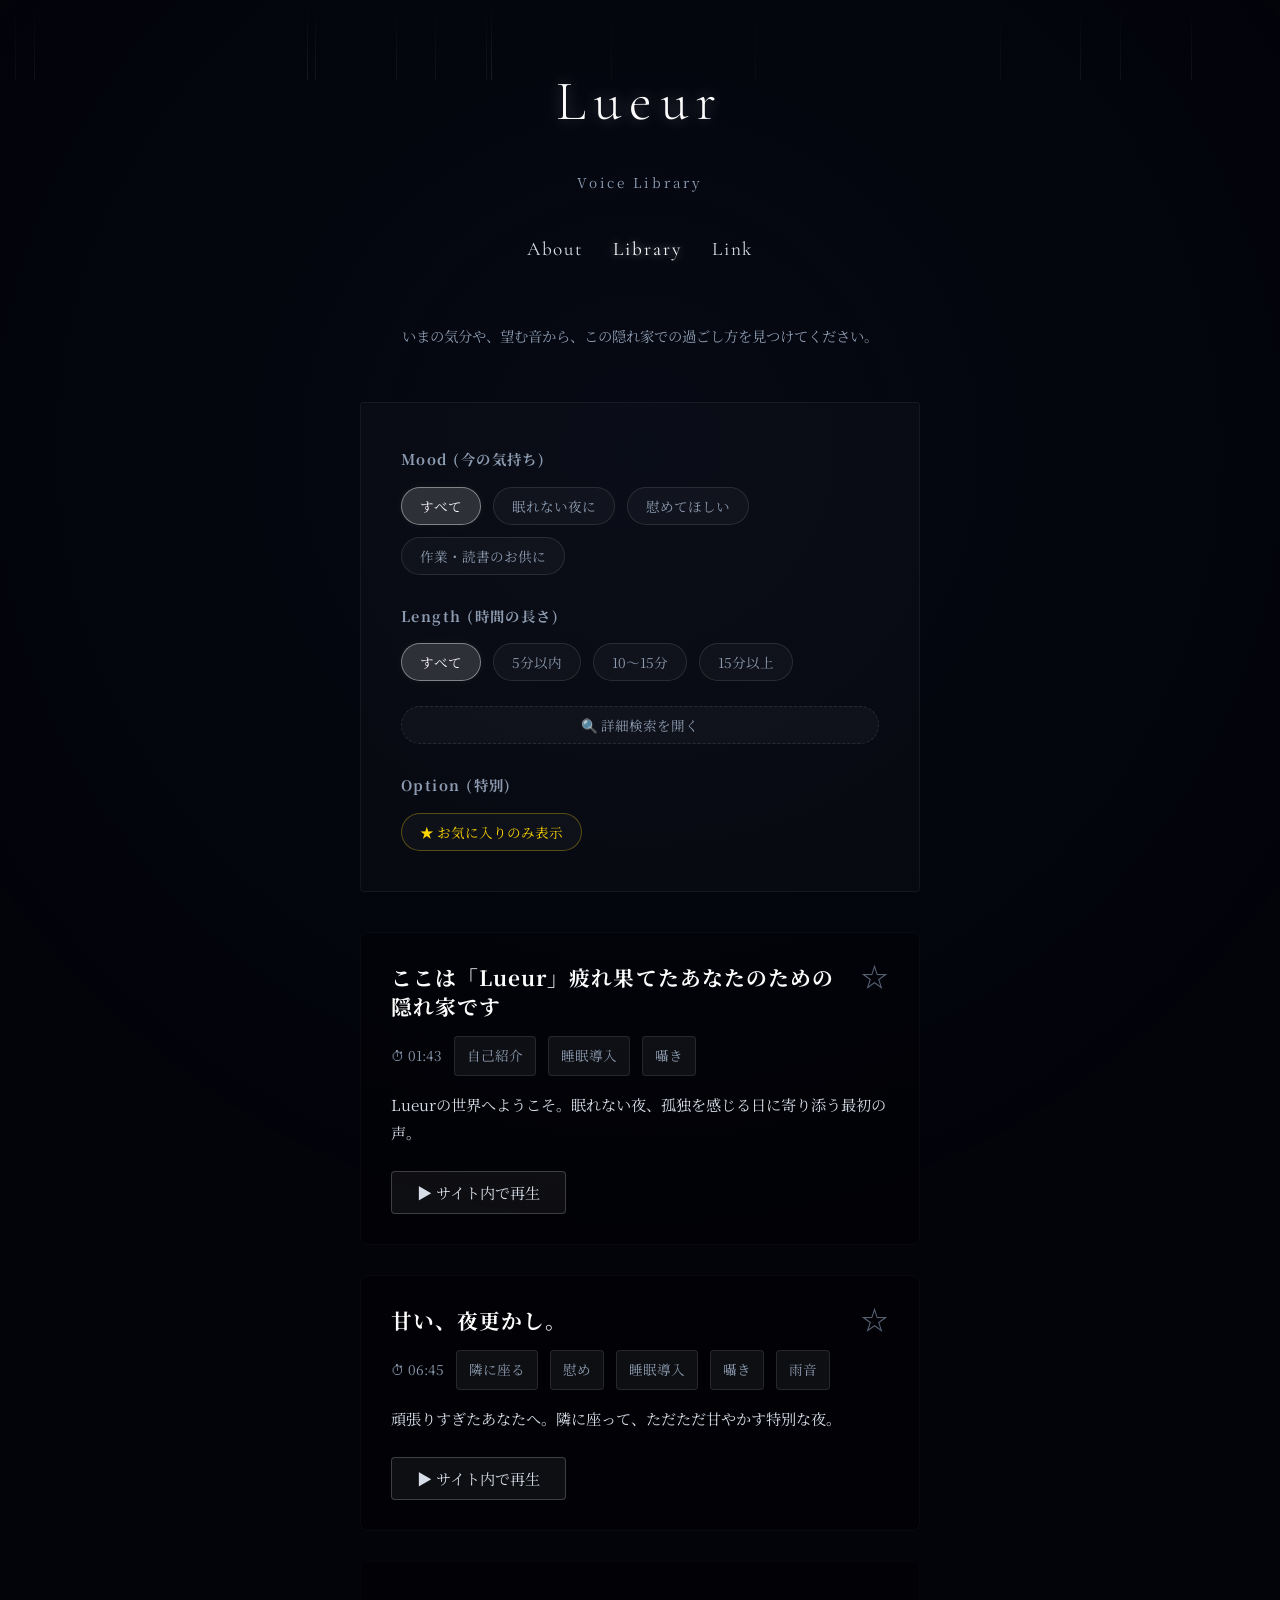
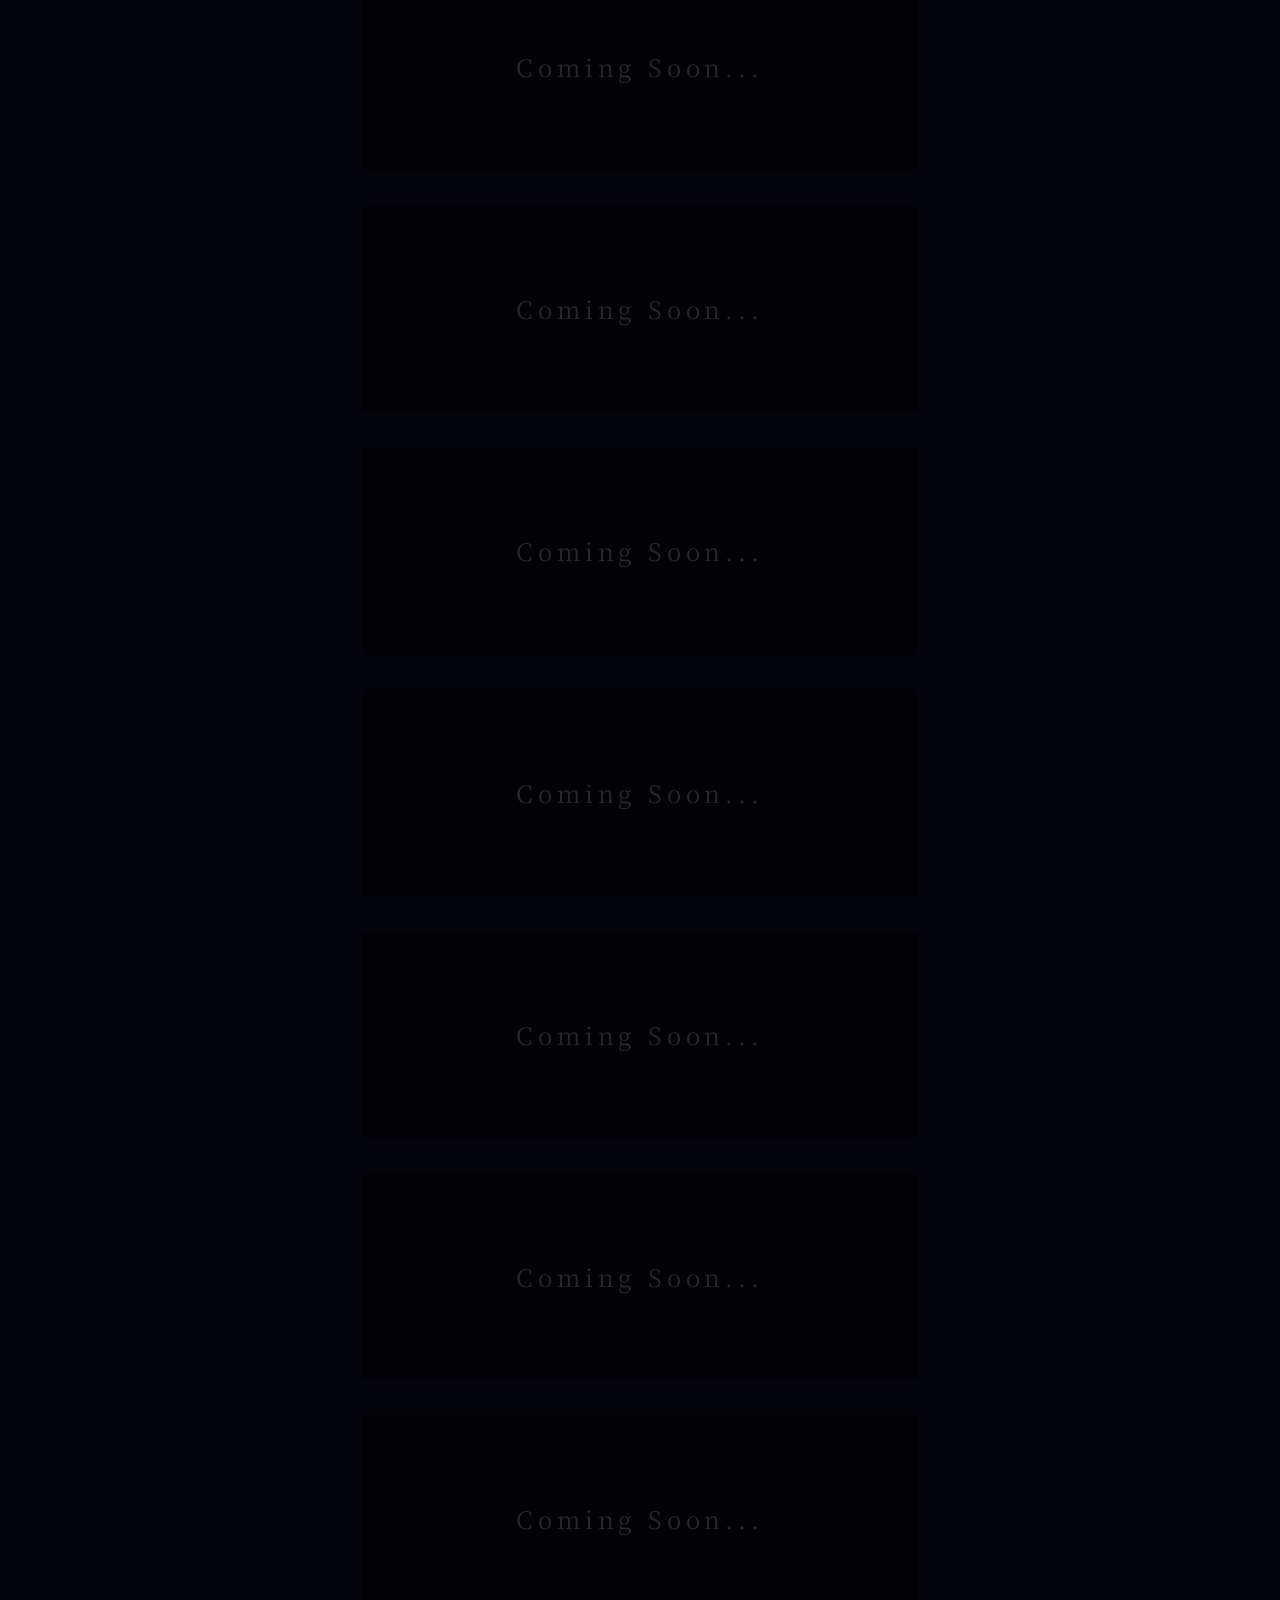
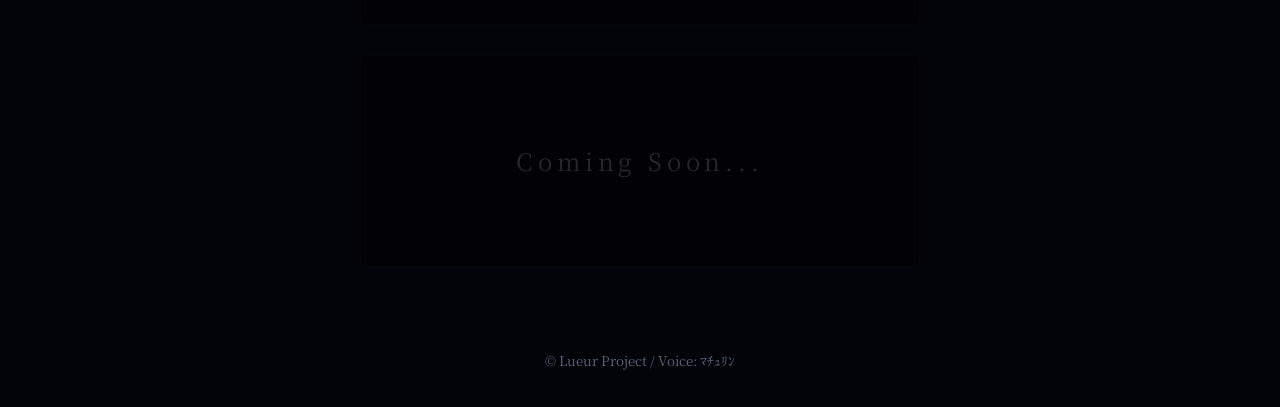
==== commit c5581658: "Add files via upload" ====
--- a/library.html
+++ b/library.html
@@ -4,6 +4,7 @@
 <head>
     <meta charset="UTF-8">
     <meta name="viewport" content="width=device-width, initial-scale=1.0">
+    <link rel="icon" type="image/png" href="favicon.png">
     <title>Voice Library | 雨宿りの場所 Lueur</title>
     <link
         href="https://fonts.googleapis.com/css2?family=Cormorant+Garamond:ital,wght@0,300;0,400;1,300&family=Noto+Serif+JP:wght@200;300;400&display=swap"
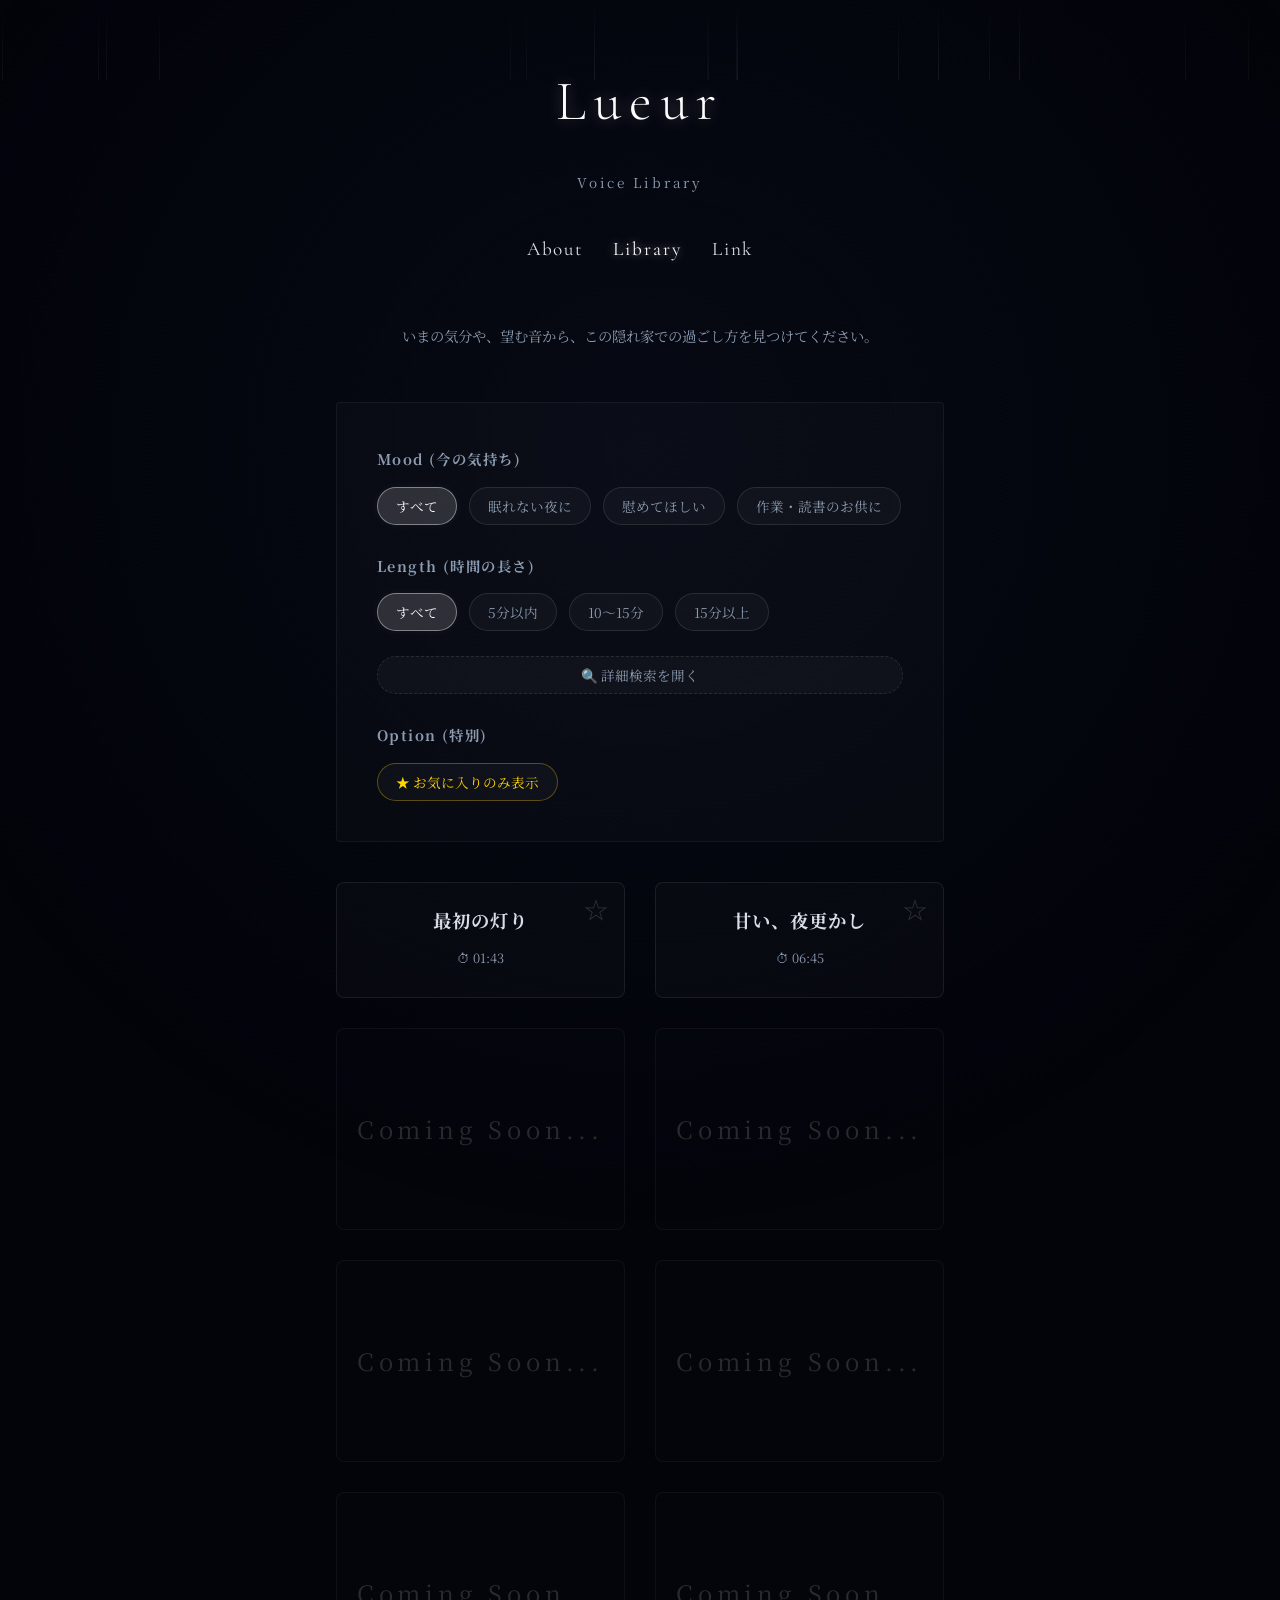
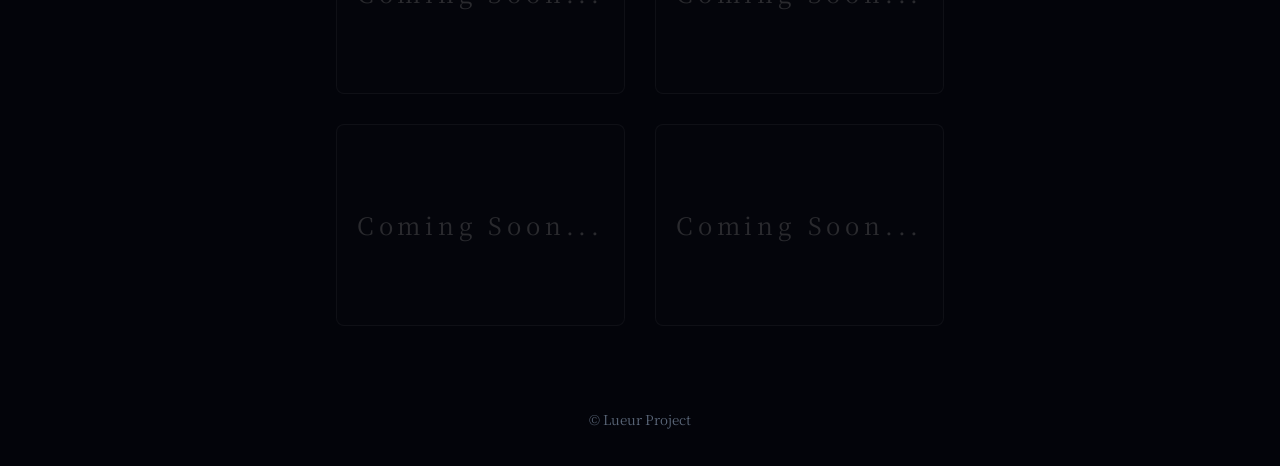
==== commit 8530575c: "Add files via upload" ====
--- a/library.html
+++ b/library.html
@@ -123,7 +123,7 @@
     </main>
 
     <footer class="footer fade-in">
-        <p><small>&copy; Lueur Project / Voice: ﾏﾁｭﾘﾝ</small></p>
+        <p><small>&copy; Lueur Project</small></p>
     </footer>
 
     <script src="script.js"></script>
--- a/style.css
+++ b/style.css
@@ -66,7 +66,7 @@
     position: relative;
     z-index: 10;
     /* 雨や光より上に配置 */
-    max-width: 600px;
+    max-width: 900px;
     padding: 40px 20px;
     text-align: center;
 }
@@ -143,15 +143,12 @@
 /* フェードインアニメーション用クラス（JSで制御する場合はここで定義）*/
 .fade-in {
     opacity: 0;
-    transform: translateY(20px);
     animation: fadeInAnim 2s forwards ease-out;
 }
-
 
 @keyframes fadeInAnim {
     to {
         opacity: 1;
-        transform: translateY(0);
     }
 }
 
@@ -231,7 +228,6 @@
 }
 
 .voice-card:hover {
-    transform: translateY(-5px);
     border-color: rgba(255, 255, 255, 0.15);
 }
 
@@ -299,7 +295,6 @@
     background-color: rgba(255, 255, 255, 0.1);
     border-color: rgba(255, 255, 255, 0.4);
     box-shadow: 0 0 20px rgba(255, 255, 255, 0.15);
-    transform: translateY(-2px);
 }
 
 
@@ -469,49 +464,163 @@
 
 /* ライブラリリスト (カードデザイン) */
 .library-list {
+    display: grid;
+    grid-template-columns: repeat(2, minmax(0, 1fr));
+    gap: 30px;
+    align-items: start;
+}
+
+.library-item {
+    background: rgba(255, 255, 255, 0.02);
+    border: 1px solid rgba(255, 255, 255, 0.08);
+    border-radius: 8px;
+    padding: 25px 20px;
+    text-align: center;
+    transition: all 0.3s ease;
+    cursor: pointer;
+    position: relative;
     display: flex;
     flex-direction: column;
-    gap: 30px;
-}
-
-.library-item {
-    background: rgba(0, 0, 0, 0.3);
-    padding: 30px;
-    border-radius: 8px;
-    border: 1px solid rgba(255, 255, 255, 0.03);
-    text-align: left;
-    transition: transform 0.4s ease, border-color 0.4s ease;
+    box-sizing: border-box;
+    width: 100%;
+    min-width: 0;
+    /* フレックスアイテムが中身のコンテンツサイズに引っ張られて広がるのを防ぐ */
 }
 
 .library-item:hover {
-    transform: translateY(-3px);
-    border-color: rgba(255, 255, 255, 0.15);
+    background: rgba(255, 255, 255, 0.05);
+    border-color: rgba(255, 255, 255, 0.2);
+}
+
+.library-item.open {
+    background: rgba(255, 255, 255, 0.05);
+    border-color: rgba(255, 255, 255, 0.4);
 }
 
 .library-item-header {
     display: flex;
-    justify-content: space-between;
-    align-items: flex-start;
-    margin-bottom: 15px;
+    flex-direction: column;
+    align-items: center;
+    gap: 10px;
+    pointer-events: none;
+    /* Let clicks pass to the parent card */
 }
 
 .library-item-title {
-    font-size: 1.3rem;
-    color: var(--accent-color);
+    font-size: 1.15rem;
+    color: var(--text-color);
     margin: 0;
     letter-spacing: 0.05em;
     line-height: 1.4;
-    padding-right: 15px;
-}
-
-.library-fav-btn {
+    transition: color 0.3s;
+}
+
+.library-item:hover .library-item-title,
+.library-item.open .library-item-title {
+    color: #fff;
+    text-shadow: 0 0 8px rgba(255, 255, 255, 0.3);
+}
+
+.library-subtitle {
+    font-size: 0.8rem;
+    color: #8c9bb0;
+    margin-bottom: 0;
+}
+
+/* ======== モーダルUI (ポップアップ) ======== */
+.modal-overlay {
+    position: fixed;
+    top: 0;
+    left: 0;
+    width: 100vw;
+    height: 100vh;
+    background: rgba(0, 0, 0, 0.7);
+    backdrop-filter: blur(8px);
+    z-index: 9999;
+    display: flex;
+    justify-content: center;
+    align-items: center;
+    padding: 20px;
+    opacity: 0;
+    transition: opacity 0.8s ease;
+}
+
+.modal-overlay.fade-in {
+    opacity: 1;
+}
+
+.modal-overlay.fade-out {
+    opacity: 0;
+}
+
+.modal-content {
+    background: rgba(10, 14, 23, 0.95);
+    border: 1px solid rgba(255, 255, 255, 0.1);
+    border-radius: 12px;
+    padding: 40px;
+    max-width: 600px;
+    width: 100%;
+    position: relative;
+    box-shadow: 0 10px 40px rgba(0, 0, 0, 0.8), 0 0 20px rgba(255, 255, 255, 0.05);
+    max-height: 90vh;
+    overflow-y: auto;
+}
+
+.modal-close-btn {
+    position: absolute;
+    top: 15px;
+    right: 20px;
     background: none;
     border: none;
-    color: #5a6678;
+    color: rgba(255, 255, 255, 0.3);
+    font-size: 2rem;
+    cursor: pointer;
+    line-height: 1;
+    transition: color 0.3s ease;
+}
+
+.modal-close-btn:hover {
+    color: rgba(255, 255, 255, 0.8);
+}
+
+.modal-header {
+    text-align: center;
+    margin-bottom: 25px;
+    padding-bottom: 20px;
+    border-bottom: 1px solid rgba(255, 255, 255, 0.05);
+}
+
+.modal-header h2 {
     font-size: 1.8rem;
+    color: var(--accent-color);
+    margin-bottom: 5px;
+    letter-spacing: 0.1em;
+}
+
+.modal-header p {
+    font-size: 0.85rem;
+    color: #8c9bb0;
+}
+
+.modal-body {
+    display: flex;
+    flex-direction: column;
+    align-items: center;
+    text-align: center;
+}
+
+.library-fav-btn {
+    position: absolute;
+    top: 15px;
+    right: 15px;
+    background: none;
+    border: none;
+    color: rgba(255, 255, 255, 0.15);
+    font-size: 1.6rem;
     cursor: pointer;
     transition: color 0.3s ease, transform 0.2s ease;
     line-height: 1;
+    z-index: 2;
 }
 
 .library-fav-btn.active,
@@ -525,30 +634,43 @@
     display: flex;
     flex-wrap: wrap;
     align-items: center;
-    gap: 12px;
+    justify-content: center;
+    gap: 8px;
     margin-bottom: 15px;
-    font-size: 0.85rem;
-    color: #8c9bb0;
+    font-size: 0.8rem;
+    color: #8c9bb0;
+    width: 100%;
+    /* ここを追加 */
 }
 
 .library-tag {
     background: rgba(255, 255, 255, 0.05);
-    padding: 4px 12px;
+    padding: 3px 10px;
     border-radius: 4px;
     border: 1px solid rgba(255, 255, 255, 0.1);
 }
 
 .library-desc {
-    font-size: 0.95rem;
-    line-height: 1.8;
+    font-size: 0.9rem;
+    line-height: 1.6;
     margin-bottom: 25px;
-    color: var(--text-color);
+    color: rgba(255, 255, 255, 0.7);
+    text-align: center;
+    word-break: auto-phrase;
+    /* いい感じに改行 */
+    overflow-wrap: break-word;
+    /* 枠からはみ出ないように強制改行 */
+    width: 100%;
 }
 
 /* ボタンとYouTube埋め込み */
 .library-actions {
     display: flex;
+    flex-wrap: wrap;
+    justify-content: center;
     gap: 15px;
+    margin-top: 30px;
+    width: 100%;
 }
 
 .library-play-btn {
@@ -579,7 +701,7 @@
     /* 16:9アスペクト比 */
     height: 0;
     overflow: hidden;
-    max-width: 100%;
+    width: 100%;
     border-radius: 6px;
     background: #000;
     display: none;
@@ -597,7 +719,17 @@
 
 .youtube-player-container.active {
     display: block;
-    animation: fadeInAnim 0.6s forwards;
+    animation: fadeInPlayer 0.8s ease forwards;
+}
+
+@keyframes fadeInPlayer {
+    from {
+        opacity: 0;
+    }
+
+    to {
+        opacity: 1;
+    }
 }
 
 .no-results {
@@ -629,4 +761,11 @@
 .library-item.coming-soon .library-fav-btn {
     display: none;
     /* ボタン類は非表示にする */
+}
+
+/* スマホ等での1列表示 fallback */
+@media (max-width: 768px) {
+    .library-list {
+        grid-template-columns: 1fr;
+    }
 }
